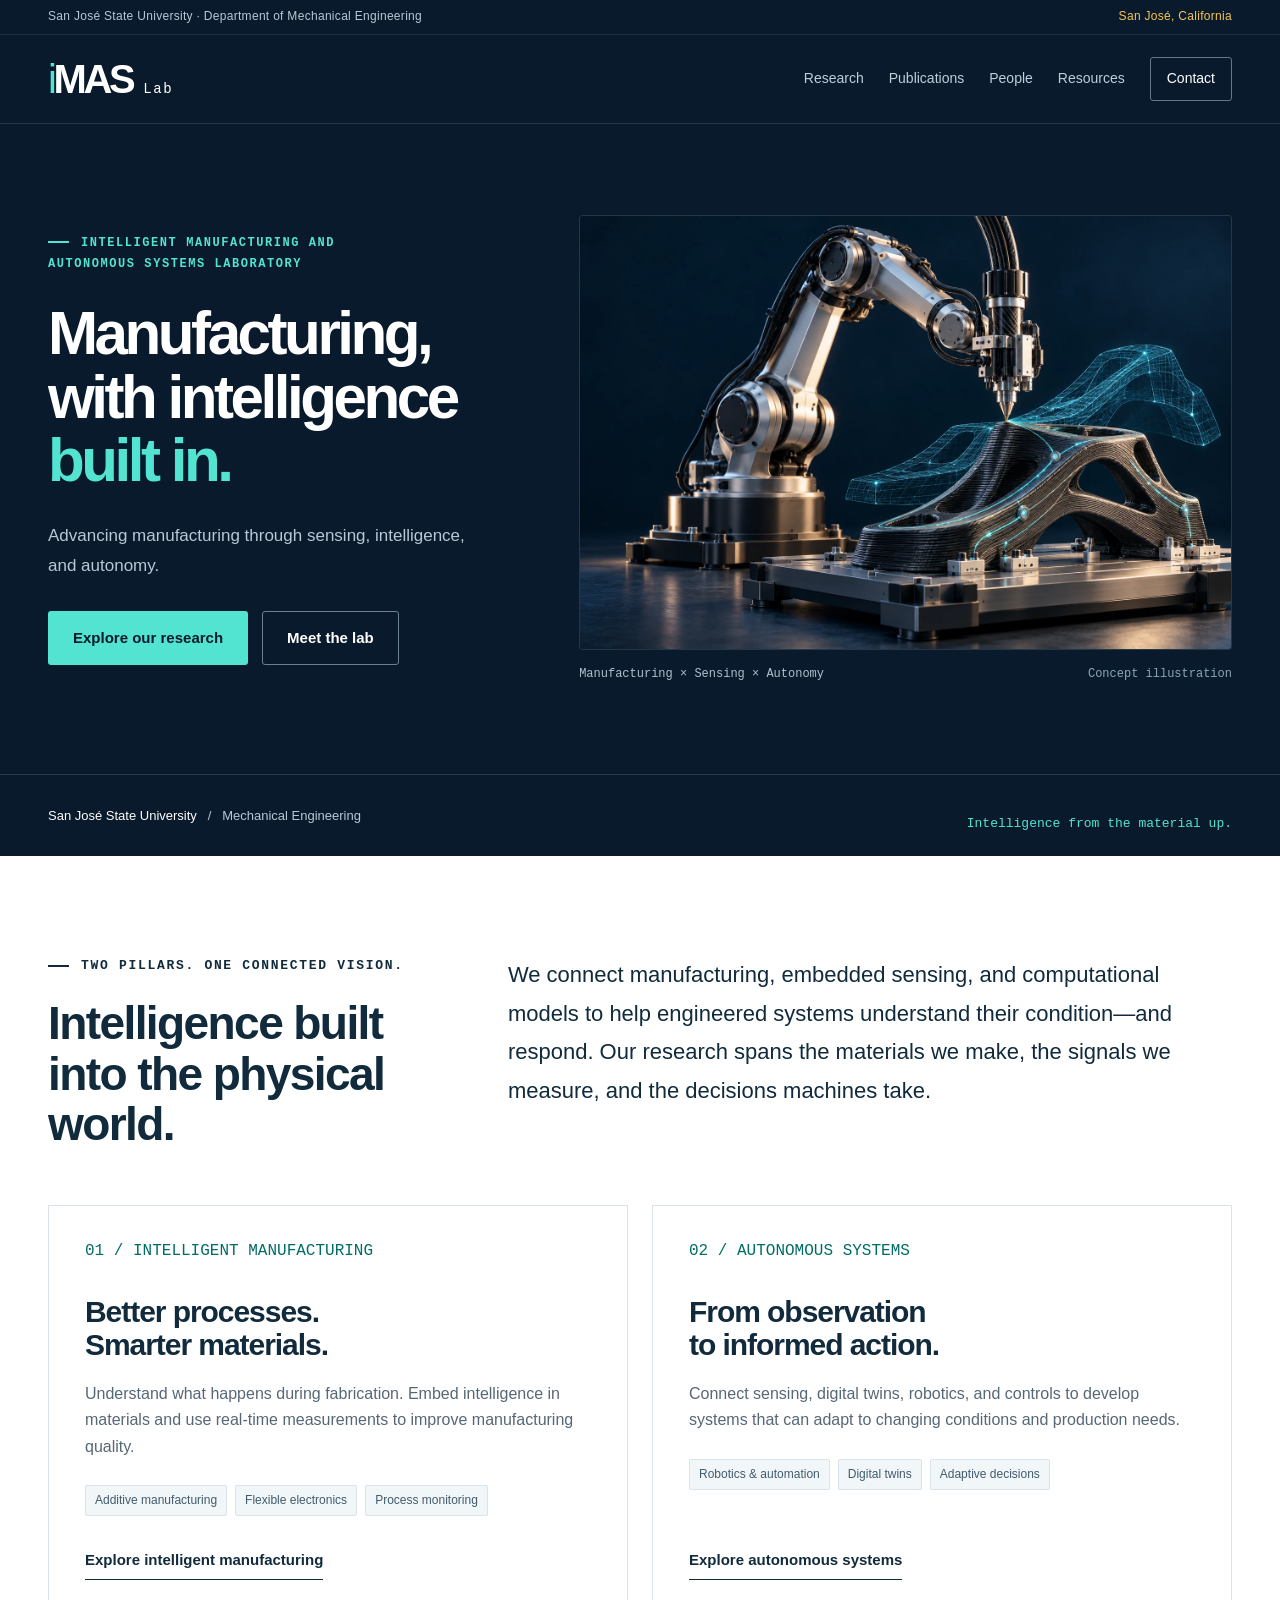
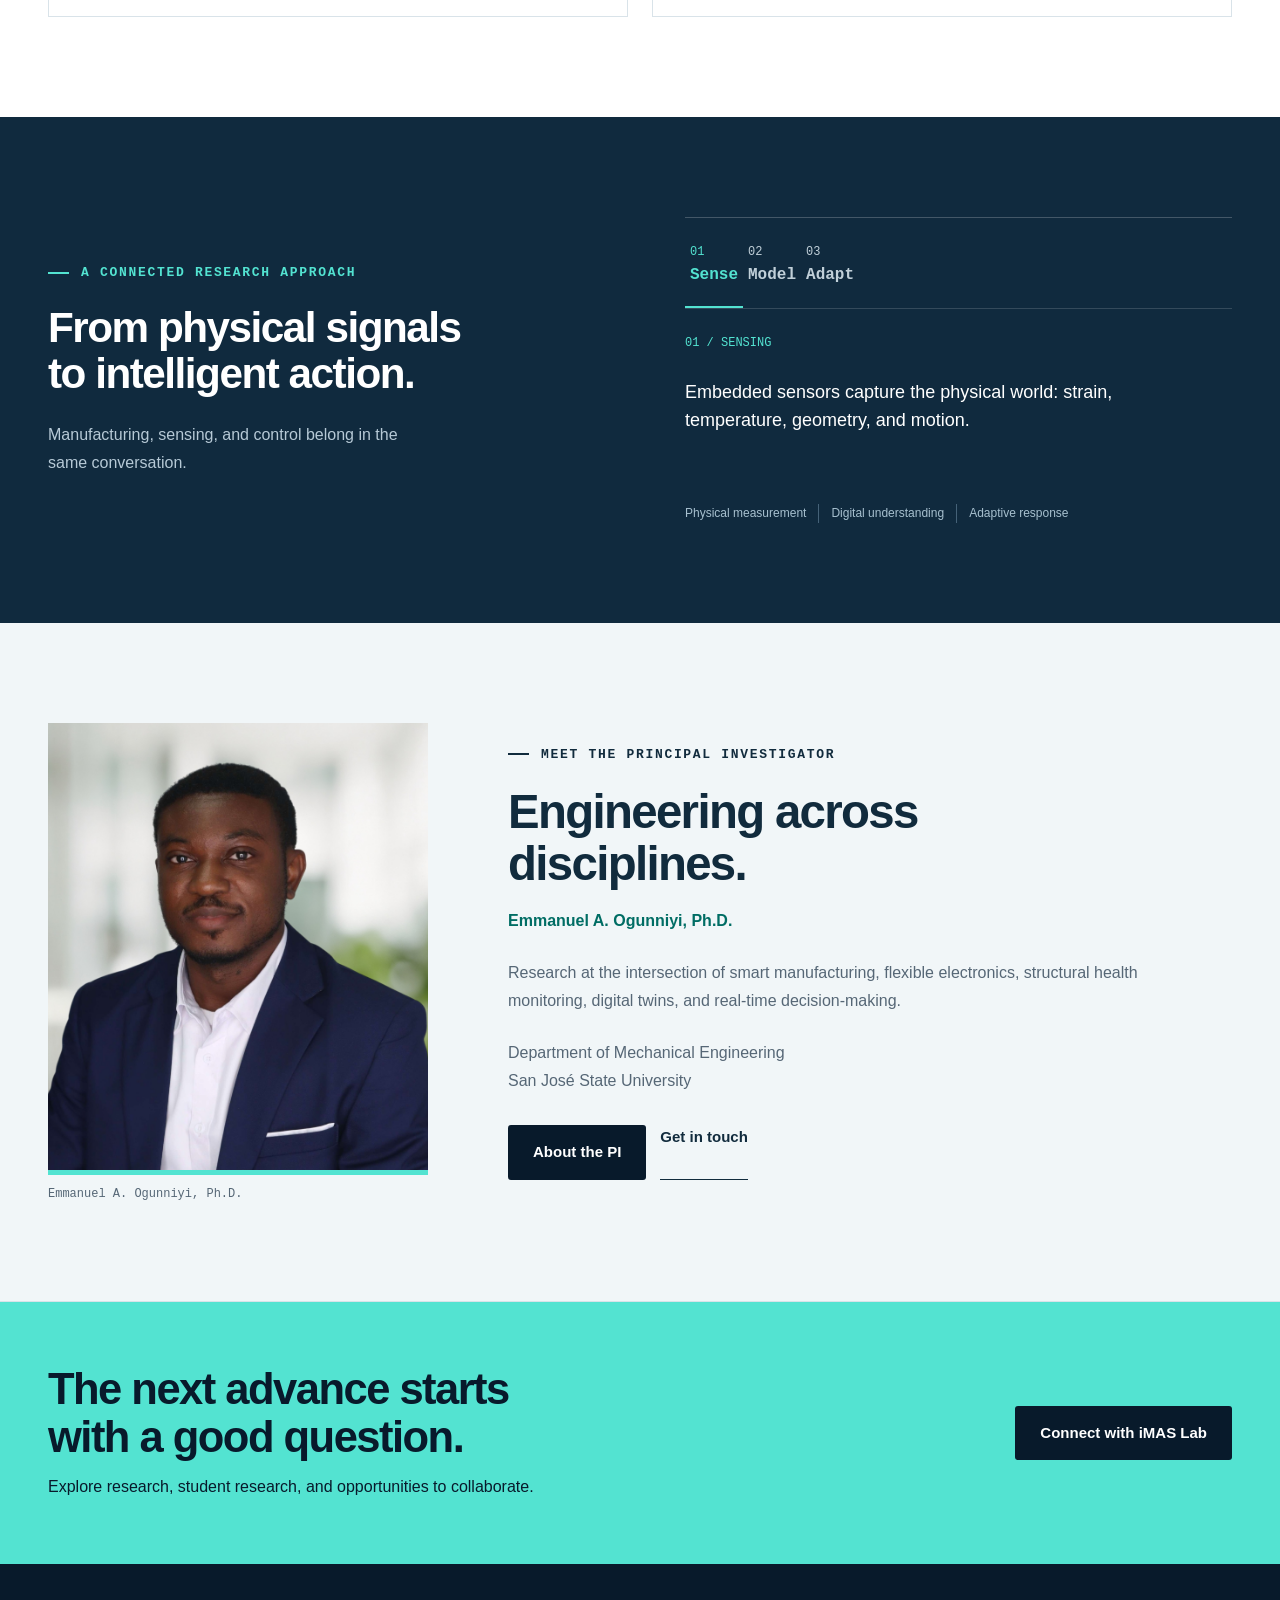
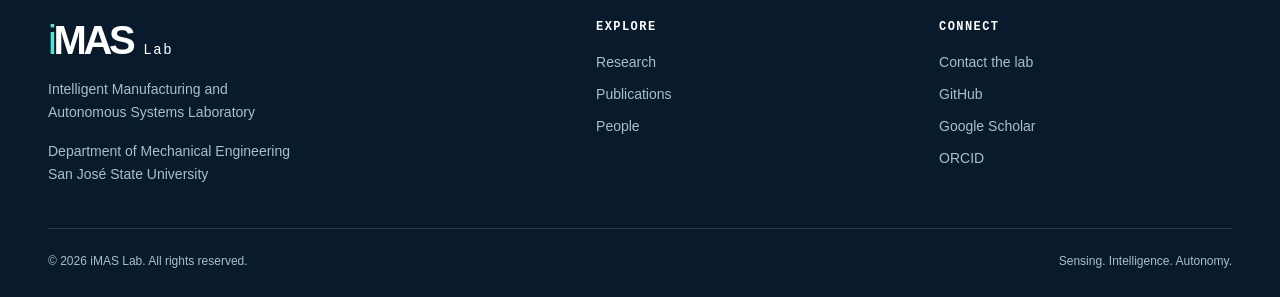
==== index.html @ cbc05109 "Publish iMAS Lab website" ====
<!doctype html>
<html lang="en"><head><meta charset="utf-8"><meta name="viewport" content="width=device-width, initial-scale=1">
<title>Intelligent Manufacturing &amp; Autonomous Systems | iMAS Lab · San José State University</title><meta name="description" content="iMAS Lab at San José State University. Advancing manufacturing through sensing, intelligence, and autonomy.">
<meta name="theme-color" content="#081a2b"><meta property="og:type" content="website"><meta property="og:site_name" content="iMAS Lab"><meta property="og:title" content="Intelligent Manufacturing &amp; Autonomous Systems | iMAS Lab"><meta property="og:description" content="iMAS Lab at San José State University. Advancing manufacturing through sensing, intelligence, and autonomy.">
<link rel="icon" type="image/svg+xml" href="data:image/svg+xml,%3Csvg%20xmlns='http://www.w3.org/2000/svg'%20viewBox='0%200%2064%2064'%3E%3Crect%20width='64'%20height='64'%20rx='12'%20fill='%23081a2b'/%3E%3Cpath%20d='M18%2027h8v23h-8zM35%2018h5v32h-5zM46%2027h5v23h-5z'%20fill='%2353e3d1'/%3E%3Ccircle%20cx='22'%20cy='17'%20r='5'%20fill='%2353e3d1'/%3E%3C/svg%3E"><link rel="stylesheet" href="css/styles.css"><script src="js/main.js" defer></script>
</head><body><a class="skip-link" href="#main-content">Skip to main content</a>
    <div class="masthead"><div class="wrap"><a href="https://www.sjsu.edu/me/">San José State University · Department of Mechanical Engineering</a><span>San José, California</span></div></div>
    <header class="site-header"><div class="wrap header-inner">
      <a class="brand" href="index.html" aria-label="iMAS Lab home"><span class="brand-word"><span class="brand-i">i</span>MAS</span><span class="brand-lab">Lab</span></a>
      <button class="menu-toggle" type="button" aria-controls="main-navigation" aria-expanded="false">Menu</button>
      <nav class="nav" id="main-navigation" aria-label="Main navigation"><a href="research.html" class="nav-link">Research</a><a href="publications.html" class="nav-link">Publications</a><a href="people.html" class="nav-link">People</a><a href="resources.html" class="nav-link">Resources</a><a href="contact.html" class="nav-contact">Contact</a></nav>
    </div></header><main id="main-content"><section class="hero hero-remade dark">
<div class="wrap hero-grid"><div class="hero-copy">
<span class="eyebrow">Intelligent Manufacturing and<br>Autonomous Systems Laboratory</span>
<h1>Manufacturing,<br>with intelligence<br><em>built in.</em></h1>
<p class="lead">Advancing manufacturing through sensing, intelligence, and autonomy.</p>
<div class="button-row"><a class="button cyan" href="research.html">Explore our research</a><a class="button outline" href="people.html">Meet the lab</a></div>
</div><figure class="hero-figure hero-artwork">
<div class="hero-image-shell"><img class="manufacturing-hero" src="assets/images/imas-manufacturing-hero.webp" width="1536" height="1024" fetchpriority="high" alt="Concept illustration of a robotic additive-manufacturing arm, a layered composite part, cyan sensing traces, and a wireframe digital twin."></div>
<figcaption><span>Manufacturing × Sensing × Autonomy</span><span>Concept illustration</span></figcaption>
</figure></div>
<div class="hero-foot"><div class="wrap"><p><strong>San José State University</strong>   /   Mechanical Engineering</p><p class="mono">Intelligence from the material up.</p></div></div>
</section><section class="section"><div class="wrap"><div class="intro-grid"><div><span class="eyebrow">Two pillars. One connected vision.</span><h2>Intelligence built<br>into the physical world.</h2></div><p class="lead">We connect manufacturing, embedded sensing, and computational models to help engineered systems understand their condition—and respond. Our research spans the materials we make, the signals we measure, and the decisions machines take.</p></div>
<div class="pillar-grid"><article class="pillar"><span class="pillar-number">01 / INTELLIGENT MANUFACTURING</span><h3>Better processes.<br>Smarter materials.</h3><p>Understand what happens during fabrication. Embed intelligence in materials and use real-time measurements to improve manufacturing quality.</p><div class="tags"><span class="tag">Additive manufacturing</span><span class="tag">Flexible electronics</span><span class="tag">Process monitoring</span></div><a class="text-link" href="research.html#intelligent-manufacturing">Explore intelligent manufacturing</a></article>
<article class="pillar"><span class="pillar-number">02 / AUTONOMOUS SYSTEMS</span><h3>From observation<br>to informed action.</h3><p>Connect sensing, digital twins, robotics, and controls to develop systems that can adapt to changing conditions and production needs.</p><div class="tags"><span class="tag">Robotics &amp; automation</span><span class="tag">Digital twins</span><span class="tag">Adaptive decisions</span></div><a class="text-link" href="research.html#autonomous-systems">Explore autonomous systems</a></article></div></div></section>

<section class="section workflow-section dark"><div class="wrap workflow-layout"><div><span class="eyebrow">A connected research approach</span><h2>From physical signals<br>to intelligent action.</h2><p class="lead">Manufacturing, sensing, and control belong in the same conversation.</p></div><div class="workflow-explorer"><div class="workflow-control enhanced" role="group" aria-label="Explore the research workflow"><button type="button" data-stage="sense" aria-pressed="true"><span>01</span>Sense</button><button type="button" data-stage="model" aria-pressed="false"><span>02</span>Model</button><button type="button" data-stage="adapt" aria-pressed="false"><span>03</span>Adapt</button></div><p class="workflow-label" id="workflow-label">01 / SENSING</p><p class="workflow-description" id="workflow-description" aria-live="polite">Embedded sensors capture the physical world: strain, temperature, geometry, and motion.</p><div class="workflow-topics"><span>Physical measurement</span><span>Digital understanding</span><span>Adaptive response</span></div></div></div></section><section class="section paper"><div class="wrap pi-grid"><figure><div class="portrait-wrap"><img src="assets/images/emmanuel-ogunniyi.jpg" width="1504" height="1656" loading="lazy" alt="Emmanuel A. Ogunniyi, principal investigator of iMAS Lab"></div><figcaption class="portrait-caption">Emmanuel A. Ogunniyi, Ph.D.</figcaption></figure><div><span class="eyebrow">Meet the principal investigator</span><h2>Engineering across<br>disciplines.</h2><p class="pi-name">Emmanuel A. Ogunniyi, Ph.D.</p><p class="lead">Research at the intersection of smart manufacturing, flexible electronics, structural health monitoring, digital twins, and real-time decision-making.</p><p class="lead">Department of Mechanical Engineering<br>San José State University</p><div class="button-row"><a class="button" href="people.html">About the PI</a><a class="text-link" href="contact.html">Get in touch</a></div></div></div></section></main><section class="cta-band"><div class="wrap"><div><h2>The next advance starts<br>with a good question.</h2><p>Explore research, student research, and opportunities to collaborate.</p></div><a class="button" href="contact.html">Connect with iMAS Lab</a></div></section><footer class="site-footer"><div class="wrap">
    <div class="footer-grid"><div><a class="brand" href="index.html" aria-label="iMAS Lab home"><span class="brand-word"><span class="brand-i">i</span>MAS</span><span class="brand-lab">Lab</span></a>
    <p>Intelligent Manufacturing and<br>Autonomous Systems Laboratory</p><p>Department of Mechanical Engineering<br>San José State University</p></div>
    <div><div class="footer-label">Explore</div><div class="footer-links"><a class="" href="research.html">Research</a><a class="" href="publications.html">Publications</a><a class="" href="people.html">People</a></div></div>
    <div><div class="footer-label">Connect</div><div class="footer-links"><a class="" href="contact.html">Contact the lab</a><a class="" href="https://github.com/emysupa">GitHub</a><a class="" href="https://scholar.google.com/citations?user=9c7QBxEAAAAJ&amp;hl=en&amp;oi=ao">Google Scholar</a><a class="" href="https://orcid.org/0000-0001-5456-5929">ORCID</a></div></div></div>
    <div class="footer-bottom"><span>© <span data-current-year>2026</span> iMAS Lab. All rights reserved.</span><span>Sensing. Intelligence. Autonomy.</span></div></div></footer>
<div class="toast" id="toast" role="status" aria-live="polite" hidden></div></body></html>
---- css/styles.css ----
/* iMAS Lab — navy, signal cyan, and an editorial engineering grid. */
:root{--navy:#081a2b;--navy-soft:#112b40;--ink:#112b3d;--muted:#566776;--cyan:#53e3d1;--cyan-deep:#006d64;--line:#d9e3e9;--paper:#f1f6f8;--white:#fff;--gold:#f7c556;--max:1240px;--font:Arial,Helvetica,sans-serif;--mono:"Courier New",monospace}
*{box-sizing:border-box}html{scroll-behavior:smooth;scroll-padding-top:105px}body{margin:0;color:var(--ink);font-family:var(--font);font-size:1rem;line-height:1.65;background:var(--white)}body.menu-open{overflow:hidden}a{color:inherit;text-underline-offset:5px}button,input,select,textarea{font:inherit}button,a,input,select,summary{touch-action:manipulation}button{cursor:pointer}img,svg{max-width:100%;display:block}img{height:auto}h1,h2,h3,p,figure{margin:0}h1,h2,h3{line-height:1.1;letter-spacing:-.035em}h1{font-size:clamp(2.8rem,5.6vw,5.5rem);font-weight:700}h2{font-size:clamp(2rem,3.6vw,3.5rem)}h3{font-size:1.5rem}p+p{margin-top:1rem}ul{padding-left:1.2rem}button{border:0}::selection{color:var(--navy);background:var(--cyan)}:focus-visible{outline:3px solid #087eaf;outline-offset:5px}.dark :focus-visible,.site-header :focus-visible{outline-color:var(--cyan)}[hidden]{display:none!important}.wrap{max-width:var(--max);width:calc(100% - 96px);margin-inline:auto}.section{padding-block:100px}.dark{color:white;background:var(--navy)}.paper{background:var(--paper)}.eyebrow{font:700 .8125rem/1.5 var(--mono);text-transform:uppercase;letter-spacing:.13em;display:block;margin-bottom:22px}.eyebrow::before{content:"";display:inline-block;width:21px;height:2px;background:currentColor;vertical-align:middle;margin-right:12px}.dark .eyebrow{color:var(--cyan)}.lead{font-size:1.1875rem;line-height:1.75;color:var(--muted);max-width:680px}.dark .lead{color:#b6c9d6}.small{font-size:.875rem}.muted{color:var(--muted)}.section-heading{display:flex;align-items:flex-end;justify-content:space-between;gap:32px;margin-bottom:45px}.section-heading h2{max-width:680px}.section-heading .text-link{flex-shrink:0}.text-link{font-size:.9375rem;font-weight:700;text-decoration:none;border-bottom:1px solid currentColor;padding-bottom:6px;display:inline-block}.text-link:hover{color:var(--cyan-deep)}.dark .text-link:hover{color:var(--cyan)}.button{display:inline-flex;align-items:center;justify-content:center;text-decoration:none;padding:14px 24px;min-height:50px;border:1px solid transparent;background:var(--navy);color:white;font-size:.9375rem;font-weight:700;border-radius:3px;transition:background .18s,color .18s}.button:hover{background:#214459}.button.cyan{background:var(--cyan);color:var(--navy)}.button.cyan:hover{background:#8df1e4}.button.outline{border-color:#698091;background:transparent;color:white}.button.outline:hover{background:#153548}.button.light{background:var(--white);color:var(--ink)}.button-row{display:flex;flex-wrap:wrap;gap:14px;margin-top:30px}.sr-only{position:absolute;width:1px;height:1px;padding:0;overflow:hidden;clip:rect(0,0,0,0);white-space:nowrap;border:0}.skip-link{position:fixed;left:16px;top:12px;z-index:100;background:var(--cyan);padding:10px 18px;color:var(--navy);transform:translateY(-170%)}.skip-link:focus{transform:translateY(0)}
/* Shared navigation */
.masthead{background:var(--navy);color:#b6c9d6;border-bottom:1px solid #ffffff16;font-size:.75rem;letter-spacing:.025em}.masthead .wrap{display:flex;justify-content:space-between;align-items:center;min-height:34px;gap:15px}.masthead a{text-decoration:none}.masthead a:hover{color:white}.masthead span:last-child{color:var(--gold)}.site-header{position:sticky;top:0;z-index:30;background:var(--navy);color:white;border-bottom:1px solid #ffffff20}.header-inner{display:flex;align-items:center;justify-content:space-between;min-height:88px;gap:32px}.brand{text-decoration:none;display:inline-flex;align-items:baseline;white-space:nowrap;line-height:1}.brand-word{font-size:2.5rem;font-weight:800;letter-spacing:-.085em}.brand-i{color:var(--cyan);font-weight:400}.brand-lab{font:400 .875rem var(--mono);letter-spacing:.12em;margin-left:11px}.nav{display:flex;gap:25px;align-items:center}.nav a{text-decoration:none;font-size:.875rem;color:#bcd0dc;position:relative;padding-block:18px}.nav a:hover,.nav a[aria-current="page"]{color:white}.nav a[aria-current="page"]::after{content:"";position:absolute;bottom:8px;height:2px;left:0;right:0;background:var(--cyan)}.nav .nav-contact{border:1px solid #647887;padding:9px 16px;color:white;border-radius:3px}.nav .nav-contact[aria-current="page"]::after{display:none}.nav .nav-contact[aria-current="page"]{border-color:var(--cyan);color:var(--cyan)}.menu-toggle{display:none;background:transparent;color:white;padding:10px 12px;border:1px solid #607a8a;border-radius:3px;font-size:.875rem}
/* Homepage */
.hero{overflow:hidden;position:relative;background:var(--navy)}.hero-grid{display:grid;grid-template-columns:1.1fr 1fr;gap:42px;align-items:center;padding-top:74px;padding-bottom:68px;min-height:660px}.hero-copy{position:relative;z-index:2}.hero .eyebrow{font-size:.75rem;line-height:1.8;max-width:460px;margin-bottom:26px}.hero h1{font-size:clamp(3.5rem,5.8vw,5.8rem);line-height:1.01;letter-spacing:-.065em;max-width:680px}.hero h1 em{font-style:normal;color:var(--cyan)}.hero .lead{margin-top:28px;font-size:1.0625rem;max-width:440px}.hero-figure{position:relative;min-width:0}.mesh-frame{background:radial-gradient(ellipse at 50% 50%,#19425766 0%,transparent 67%);position:relative;border:1px solid #ffffff26;border-radius:3px;overflow:hidden}.figure-head{display:flex;justify-content:space-between;padding:18px 20px;font:400 .75rem/1.4 var(--mono);text-transform:uppercase;letter-spacing:.08em;color:#b0c7d4}.figure-head span:last-child{color:var(--cyan)}.mesh-frame>svg{width:100%;height:auto}.mesh-caption{display:flex;justify-content:space-between;align-items:center;gap:20px;padding:0 20px 18px;color:#9bb3c2;font:400 .75rem/1.5 var(--mono)}.mesh-legend{display:flex;align-items:center;gap:7px}.mesh-legend::before{content:"";display:inline-block;width:30px;height:2px;background:linear-gradient(90deg,#4568ff,var(--cyan))}.workflow-control{margin-top:18px;display:grid;grid-template-columns:repeat(3,1fr);border-bottom:1px solid #ffffff26}.workflow-control button{background:transparent;color:#9bb3c2;text-align:left;padding:14px 7px;border-bottom:2px solid transparent;font:700 .875rem var(--mono)}.workflow-control button span{font-size:.75rem;display:block;margin-bottom:7px;font-weight:400}.workflow-control button[aria-pressed="true"]{color:var(--cyan);border-bottom-color:var(--cyan)}.workflow-control button:hover{color:white}.workflow-description{padding:18px 0 0;font-size:.875rem;color:#b6c9d6;min-height:72px;max-width:460px}.hero-figure figcaption{margin-top:14px;font-size:.75rem;color:#8aa6b7}.hero-foot{border-top:1px solid #ffffff20;padding-block:22px;color:#b6c9d6}.hero-foot .wrap{display:flex;justify-content:space-between;align-items:center;gap:24px;font-size:.8125rem}.hero-foot strong{font-weight:400;color:white}.hero-foot .mono{font-family:var(--mono);color:var(--cyan)}.intro-grid{display:grid;grid-template-columns:.7fr 1.3fr;gap:70px;align-items:start}.intro-grid h2{max-width:460px}.intro-grid .lead{font-size:1.375rem;color:var(--ink)}.pillar-grid{display:grid;grid-template-columns:1fr 1fr;gap:24px;margin-top:55px}.pillar{border:1px solid var(--line);padding:36px;position:relative;display:flex;flex-direction:column;background:white}.pillar-number{font:400 1rem var(--mono);color:var(--cyan-deep);margin-bottom:35px}.pillar h3{font-size:1.875rem;margin-bottom:20px;max-width:360px}.pillar p{color:var(--muted);margin-bottom:25px}.pillar .tags{margin-bottom:32px}.pillar .text-link{align-self:flex-start;margin-top:auto}.tags{display:flex;gap:8px;flex-wrap:wrap}.tag{font-size:.75rem;line-height:1.4;padding:6px 9px;background:var(--paper);border:1px solid var(--line);border-radius:2px;color:#425b6d}.feature-project{display:grid;grid-template-columns:.82fr 1.18fr;gap:80px;align-items:center}.project-symbol{border:1px solid #ffffff26;padding:34px;position:relative}.project-symbol .award-amount{font-size:clamp(3rem,6vw,5.25rem);letter-spacing:-.06em;font-weight:700;line-height:1.15;color:var(--cyan);margin:18px 0}.project-symbol .award-caption{font-size:.875rem;color:#b6c9d6;max-width:340px}.project-symbol .award-line{margin-top:34px;padding-top:18px;border-top:1px solid #ffffff26;display:flex;justify-content:space-between;gap:20px;font:.75rem var(--mono);color:#a8c0cf}.feature-project h2{font-size:clamp(2rem,3.5vw,3.15rem)}.feature-project .lead{font-size:1rem;margin-top:22px}.feature-project .text-link{margin-top:30px}.featured-publications{border-top:1px solid var(--line)}.featured-paper{display:grid;grid-template-columns:95px 1fr 170px;gap:26px;border-bottom:1px solid var(--line);padding-block:30px;text-decoration:none;align-items:start}.featured-paper:hover h3{color:var(--cyan-deep)}.featured-paper .year{font-family:var(--mono);color:var(--muted)}.featured-paper h3{font-size:1.35rem;line-height:1.35;letter-spacing:-.02em;max-width:800px}.featured-paper .venue{font-size:.875rem;color:var(--muted);text-align:right}.pi-grid{display:grid;grid-template-columns:380px 1fr;gap:80px;align-items:center}.portrait-wrap{background:#dce7ea;position:relative;max-width:430px}.portrait-wrap img{width:100%;aspect-ratio:4/4.7;object-fit:cover;object-position:center 28%}.portrait-wrap::after{content:"";display:block;height:5px;background:var(--cyan)}.portrait-caption{font:400 .75rem var(--mono);margin-top:12px;color:var(--muted)}.pi-grid .lead{font-size:1rem;margin-top:24px}.pi-grid h2{font-size:clamp(2rem,3.7vw,3.5rem)}.pi-name{margin-top:18px;color:var(--cyan-deep);font-weight:700}.cta-band{border-top:1px solid var(--line);background:var(--cyan);color:var(--navy);padding-block:64px}.cta-band .wrap{display:flex;align-items:center;justify-content:space-between;gap:45px}.cta-band h2{font-size:clamp(2rem,3.4vw,3rem);max-width:740px}.cta-band p{margin-top:12px;max-width:650px}.cta-band .button{flex-shrink:0}.site-footer{padding-top:56px;padding-bottom:25px;background:var(--navy);color:#a8bfce}.footer-grid{display:grid;grid-template-columns:1.7fr 1fr 1fr;gap:50px;padding-bottom:42px}.footer-grid .brand{color:white;margin-bottom:18px}.footer-grid p{font-size:.875rem;max-width:340px}.footer-label{font:700 .75rem var(--mono);text-transform:uppercase;letter-spacing:.12em;color:white;margin-bottom:17px}.footer-links{display:grid;gap:9px;font-size:.875rem}.footer-links a{text-decoration:none;width:fit-content}.footer-links a:hover{color:var(--cyan)}.footer-bottom{border-top:1px solid #ffffff20;padding-top:23px;display:flex;justify-content:space-between;gap:20px;font-size:.75rem}
/* Interior pages */
.page-intro{padding-top:66px;padding-bottom:66px}.page-intro h1{max-width:960px}.page-intro .lead{margin-top:24px;max-width:780px}.page-intro .title-row{display:flex;align-items:flex-end;justify-content:space-between;gap:35px}.page-intro .big-count{font:400 4rem var(--mono);color:var(--cyan);line-height:1}.breadcrumb{font-size:.8125rem;color:#9bb3c2;margin-bottom:24px}.breadcrumb a{text-decoration:none}.breadcrumb span{margin-inline:12px}.pillars-overview{display:grid;grid-template-columns:1fr 1fr;border-block:1px solid var(--line)}.pillar-summary{padding:40px}.pillar-summary:first-child{border-right:1px solid var(--line)}.pillar-summary .eyebrow{color:var(--cyan-deep);margin-bottom:16px}.pillar-summary h2{font-size:2rem;margin-bottom:18px}.research-nav{display:flex;flex-wrap:wrap;gap:12px;padding-block:30px}.research-nav a{font-size:.875rem;background:var(--paper);padding:10px 14px;text-decoration:none;border:1px solid var(--line)}.research-nav a:hover{border-color:var(--cyan-deep);color:var(--cyan-deep)}.research-row{display:grid;grid-template-columns:90px .85fr 1.15fr;gap:40px;padding-block:54px;border-top:1px solid var(--line);scroll-margin-top:110px}.research-index{font:400 1.125rem var(--mono);color:var(--cyan-deep)}.research-row h2{font-size:2rem}.research-row .theme{margin-top:16px;color:var(--muted);font-size:.875rem}.research-body>p{color:var(--muted)}.research-body ul{margin-block:20px;color:var(--ink)}.research-body li+li{margin-top:7px}.research-body .related{display:flex;flex-wrap:wrap;gap:12px;margin-top:20px}.research-body .related a{font-size:.875rem;color:var(--cyan-deep)}.capabilities{display:grid;grid-template-columns:1fr 1fr;gap:65px;margin-top:35px}.capabilities h3{margin-bottom:16px}.capabilities ul{color:var(--muted)}.capabilities li+li{margin-top:8px}.research-section{padding-top:0}
/* Publication explorer */
.js .workflow-control{display:grid}
.enhanced{display:none}.js .enhanced{display:block}.js .filter-buttons{display:flex}.publication-tools{padding:32px;background:var(--paper);border:1px solid var(--line);margin-bottom:30px}.search-row{display:grid;grid-template-columns:1fr 170px;gap:22px}.field label{font-size:.875rem;font-weight:700;display:block;margin-bottom:8px}.field input,.field select{padding:13px 15px;width:100%;border:1px solid #a6bbc8;background:white;color:var(--ink);border-radius:2px;min-height:50px}.field input::placeholder{color:#637581}.filter-buttons{gap:8px;flex-wrap:wrap;margin-top:22px}.filter-buttons button{border:1px solid #b6c9d3;background:white;color:var(--ink);padding:8px 15px;border-radius:2px;min-height:42px;font-size:.875rem}.filter-buttons button[aria-pressed="true"]{background:var(--navy);border-color:var(--navy);color:white}.filter-buttons button:hover{border-color:var(--navy)}.results-bar{display:flex;justify-content:space-between;gap:25px;align-items:center;font-size:.875rem;margin-bottom:20px}.clear-button{padding:7px 0;background:none;border-bottom:1px solid var(--ink);color:var(--ink)}.publication-list{border-top:1px solid var(--line)}.publication{padding:32px 0;border-bottom:1px solid var(--line);display:grid;grid-template-columns:110px 1fr;gap:30px;scroll-margin-top:115px}.publication:target{background:#eefaf8;box-shadow:0 0 0 16px #eefaf8}.publication-meta{font-size:.8125rem;color:var(--muted)}.publication-meta .year{font:400 1.25rem var(--mono);display:block;margin-bottom:8px;color:var(--ink)}.publication-title{font-size:1.375rem;line-height:1.35;letter-spacing:-.02em;max-width:960px}.publication-authors{color:var(--muted);font-size:.9375rem;margin-top:12px;max-width:960px}.publication-venue{font-size:.9375rem;margin-top:8px!important}.publication-links{display:flex;gap:24px;align-items:center;flex-wrap:wrap;margin-top:18px}.publication-links a,.copy-citation{font-size:.875rem;color:var(--cyan-deep);text-decoration:none;font-weight:700}.copy-citation{background:none;padding:0;min-height:30px}.publication-links a:hover,.copy-citation:hover{text-decoration:underline}.empty-state{padding:70px 30px;text-align:center;background:var(--paper)}.empty-state h2{font-size:1.8rem;margin-bottom:14px}.toast{position:fixed;bottom:24px;left:50%;transform:translateX(-50%);background:var(--navy);color:white;padding:13px 24px;border:1px solid var(--cyan);border-radius:4px;z-index:99;font-size:.875rem;max-width:90vw;width:max-content}.citation-dialog{max-width:680px;width:calc(100% - 40px);padding:30px;border:1px solid var(--line);border-radius:4px;color:var(--ink)}.citation-dialog::backdrop{background:#001524aa}.citation-dialog textarea{display:block;width:100%;height:200px;margin-block:20px;padding:12px;border:1px solid #809baa;font-size:1rem;line-height:1.5}.citation-dialog .button{margin-top:10px}
/* Project archive */
.archive-note{max-width:860px;color:var(--muted);font-size:.9375rem;margin-bottom:36px}.project-group-title{font-size:2rem;margin-bottom:30px}.project-list{border-top:1px solid var(--line)}.project-card{display:grid;grid-template-columns:1fr 210px;gap:45px;padding-block:32px;border-bottom:1px solid var(--line);scroll-margin-top:110px}.project-card h3{font-size:1.375rem;line-height:1.35;letter-spacing:-.02em;max-width:820px}.project-meta{display:flex;flex-wrap:wrap;gap:14px;align-items:center;font-size:.8125rem;color:var(--muted);margin-bottom:15px}.badge{font:400 .75rem var(--mono);display:inline-block;padding:4px 8px;background:#e3f4ef;color:#146b5f;border:1px solid #c2dfd5}.badge.proposal{background:#fff5df;color:#785614;border-color:#e9d8b3}.project-sponsor{font-size:.9375rem;color:var(--muted);margin-top:15px}.project-facts{margin:0;display:flex;flex-direction:column;gap:15px;border-left:1px solid var(--line);padding-left:28px}.project-facts dt{font-size:.75rem;color:var(--muted)}.project-facts dd{margin:2px 0 0;font-size:1.125rem;font-family:var(--mono)}.project-proposals{margin-top:65px}
/* People, resources, contact */
.profile-main{display:grid;grid-template-columns:350px 1fr;gap:75px;align-items:start}.profile-main h2{font-size:2.8rem;margin-bottom:14px}.profile-main .role{color:var(--cyan-deep);font-weight:700;margin-bottom:22px}.profile-main .profile-links{display:flex;flex-wrap:wrap;gap:22px;margin-top:28px}.profile-main p{max-width:700px}.profile-main h3{margin-top:35px;margin-bottom:14px}.degrees{padding:0;list-style:none}.degrees li{padding:14px 0;border-bottom:1px solid var(--line)}.degrees span{font-size:.875rem;color:var(--muted);display:block}.resource-grid{display:grid;grid-template-columns:repeat(3,1fr);gap:24px}.resource-card{padding:30px;border:1px solid var(--line);display:flex;flex-direction:column}.resource-card .resource-number{font:400 .875rem var(--mono);color:var(--cyan-deep);margin-bottom:35px}.resource-card h2{font-size:1.625rem;margin-bottom:18px}.resource-card p{color:var(--muted);font-size:.9375rem;margin-bottom:30px}.resource-card .text-link{margin-top:auto;align-self:flex-start}.download-row{display:flex;justify-content:space-between;gap:40px;align-items:center;border-bottom:1px solid var(--line);padding-block:30px}.download-row:first-of-type{border-top:1px solid var(--line)}.download-row h3{font-size:1.25rem;margin-bottom:8px}.download-row p{color:var(--muted);font-size:.9375rem}.download-row .text-link{flex-shrink:0}.contact-grid{display:grid;grid-template-columns:1.2fr .8fr;gap:90px}.contact-grid h2{font-size:2.25rem;margin-bottom:24px}.contact-grid .contact-email{font-size:clamp(1.25rem,2.1vw,1.9rem);color:var(--cyan-deep);overflow-wrap:anywhere}.contact-grid address{font-style:normal;line-height:1.9;color:var(--muted)}.contact-aside{padding:35px;background:var(--paper);border-top:3px solid var(--cyan-deep)}.contact-aside h3{margin-bottom:18px}.contact-aside p{font-size:.9375rem;color:var(--muted)}.contact-block+.contact-block{margin-top:50px}.inquiry-grid{display:grid;grid-template-columns:1fr 1fr;gap:65px}.inquiry-grid h3{margin-bottom:16px}.inquiry-grid p{color:var(--muted)}.not-found{min-height:65vh;display:flex;align-items:center;padding-block:80px}.not-found .error-code{font:400 1.25rem var(--mono);color:var(--cyan);margin-bottom:25px}.not-found h1{max-width:850px}.not-found .lead{margin-top:25px}
@media(min-width:1600px){:root{--max:1320px}.hero-grid{min-height:735px}.hero h1{font-size:6.25rem}}
@media(max-width:1080px){.wrap{width:calc(100% - 64px)}.nav{gap:16px}.header-inner{gap:22px}.nav a{font-size:.8125rem}.hero-grid{gap:25px;min-height:600px}.hero h1{font-size:clamp(3.2rem,6vw,5rem)}.figure-head{padding:15px}.hero .eyebrow{font-size:.75rem}.feature-project{gap:45px}.pi-grid{grid-template-columns:310px 1fr;gap:50px}.research-row{grid-template-columns:45px .9fr 1.1fr;gap:25px}.profile-main{grid-template-columns:300px 1fr;gap:45px}}
@media(max-width:850px){.wrap{width:calc(100% - 44px)}.section{padding-block:70px}.masthead .wrap{font-size:.75rem}.masthead span:last-child{display:none}.header-inner{min-height:77px}.js .menu-toggle{display:block}.js .nav{display:none;position:absolute;top:77px;left:0;right:0;max-height:calc(100dvh - 77px);overflow:auto;padding:18px 22px 28px;background:var(--navy);border-bottom:1px solid #647887;flex-direction:column;align-items:stretch;gap:3px}.js .nav.is-open{display:flex}.nav a{font-size:1rem;padding:13px 4px}.nav .nav-contact{margin-top:10px;text-align:center}.nav a[aria-current="page"]::after{bottom:6px;right:auto;width:25px}.nav{flex-wrap:wrap;gap:12px}.header-inner{flex-wrap:wrap;padding-block:12px}.js .header-inner{flex-wrap:nowrap;padding-block:0}.hero-grid{grid-template-columns:1fr;gap:45px;padding-block:55px;min-height:0}.hero h1{font-size:clamp(3.5rem,9.6vw,5.8rem);max-width:720px}.hero h1 br:first-of-type{display:none}.hero .lead{max-width:500px}.hero-figure{max-width:630px;width:100%}.mesh-frame>svg{max-height:370px}.hero-foot .wrap{flex-wrap:wrap;gap:10px}.intro-grid{grid-template-columns:1fr;gap:30px}.intro-grid h2{max-width:650px}.intro-grid .lead{font-size:1.1875rem}.pillar{padding:28px}.pillar h3{font-size:1.6rem}.feature-project{grid-template-columns:1fr 1.2fr;gap:35px}.project-symbol{padding:25px}.project-symbol .award-amount{font-size:3rem}.feature-project h2{font-size:2.25rem}.featured-paper{grid-template-columns:65px 1fr;gap:20px}.featured-paper .venue{grid-column:2;text-align:left;margin-top:-10px}.pi-grid{grid-template-columns:270px 1fr;gap:35px}.cta-band .wrap{align-items:flex-start;flex-direction:column;gap:26px}.footer-grid{grid-template-columns:1.4fr 1fr;gap:35px}.footer-grid>div:last-child{grid-column:2}.research-row{grid-template-columns:45px 1fr;gap:25px}.research-body{grid-column:2}.research-row h2{font-size:2rem}.pillar-summary{padding:28px}.pillar-summary h2{font-size:1.75rem}.profile-main{grid-template-columns:260px 1fr;gap:35px}.profile-main h2{font-size:2.25rem}.resource-grid{grid-template-columns:1fr}.resource-card{display:grid;grid-template-columns:60px 1fr;column-gap:20px}.resource-card .resource-number{grid-row:1/4;margin-top:5px}.resource-card .text-link{justify-self:start}.resource-card p{margin-bottom:20px}.contact-grid{gap:40px}.contact-aside{padding:25px}.page-intro h1{font-size:3.8rem}.contact-grid h2{font-size:2rem}}
@media(max-width:600px){.wrap{width:calc(100% - 36px)}.brand-word{font-size:2.2rem}.brand-lab{font-size:.75rem}.masthead .wrap{min-height:30px}.hero-grid{padding-top:38px;gap:34px}.hero h1{font-size:clamp(2.9rem,12vw,4.2rem);letter-spacing:-.055em}.hero h1 br:first-of-type{display:block}.hero .eyebrow{font-size:.75rem;max-width:340px;margin-bottom:25px}.hero .lead{font-size:1rem;margin-top:25px}.button{padding:13px 20px}.hero .button-row{gap:10px}.mesh-frame>svg{max-height:none}.figure-head{font-size:.75rem}.mesh-caption{font-size:.75rem;padding:0 14px 14px}.workflow-description{min-height:75px}.hero-foot .wrap{display:block}.hero-foot p+p{margin-top:6px}.section{padding-block:58px}.section-heading{align-items:flex-start;flex-direction:column;gap:20px;margin-bottom:32px}.eyebrow{margin-bottom:18px}.pillar-grid{grid-template-columns:1fr;margin-top:35px;gap:18px}.pillar-number{margin-bottom:25px}.pillar h3{font-size:1.8rem}.feature-project{grid-template-columns:1fr;gap:35px}.project-symbol .award-amount{font-size:3.5rem}.feature-project h2{font-size:2rem}.featured-paper{grid-template-columns:45px 1fr;gap:17px;padding-block:25px}.featured-paper h3{font-size:1.1875rem}.pi-grid{grid-template-columns:1fr;gap:34px}.portrait-wrap{max-width:320px}.pi-grid h2{font-size:2.5rem}.cta-band{padding-block:45px}.cta-band h2{font-size:2rem}.footer-grid{grid-template-columns:1fr 1fr;gap:35px 24px}.footer-grid>div:first-child{grid-column:1/-1}.footer-grid>div:last-child{grid-column:auto}.footer-bottom{flex-direction:column;gap:10px}.page-intro{padding-block:44px}.page-intro h1{font-size:clamp(2.5rem,11vw,3.5rem)}.page-intro .lead{font-size:1rem}.page-intro .big-count{display:none}.pillars-overview{grid-template-columns:1fr}.pillar-summary{padding:28px 0}.pillar-summary:first-child{border-right:none;border-bottom:1px solid var(--line)}.research-nav{gap:8px;padding-block:25px}.research-nav a{padding:8px 10px;font-size:.8125rem}.research-row{grid-template-columns:28px 1fr;gap:18px;padding-block:36px}.research-row h2{font-size:1.75rem}.research-index{font-size:.875rem}.research-body{grid-column:1/-1}.research-section{padding-top:0}.capabilities{grid-template-columns:1fr;gap:30px}.search-row{grid-template-columns:1fr;gap:18px}.publication-tools{padding:20px}.filter-buttons{gap:6px}.filter-buttons button{padding:7px 10px;font-size:.8125rem}.results-bar{gap:18px}.publication{grid-template-columns:1fr;gap:13px;padding-block:27px}.publication-meta{display:flex;align-items:center;gap:14px}.publication-meta .year{display:inline;font-size:.9375rem;margin-bottom:0}.publication-title{font-size:1.25rem}.publication:target{box-shadow:none;padding-inline:12px}.project-card{grid-template-columns:1fr;gap:22px}.project-facts{flex-direction:row;padding:18px 0 0;border-left:0;border-top:1px solid var(--line);gap:50px}.project-card h3{font-size:1.25rem}.profile-main{grid-template-columns:1fr;gap:35px}.profile-main h2{font-size:2.3rem}.resource-card{grid-template-columns:35px 1fr;padding:25px 20px;column-gap:15px}.download-row{align-items:flex-start;flex-direction:column;gap:18px}.contact-grid,.inquiry-grid{grid-template-columns:1fr;gap:40px}.contact-grid .contact-email{font-size:1.25rem}.not-found h1{font-size:3rem}}
@media(prefers-reduced-motion:reduce){html{scroll-behavior:auto}*,*::before,*::after{animation:none!important;transition:none!important}}
@media print{.masthead,.site-header,.site-footer,.cta-band,.button-row,.publication-tools,.results-bar,.copy-citation,.workflow-control,.toast{display:none!important}.wrap{width:100%;max-width:none}.dark{background:white;color:black}.dark .lead,.dark .eyebrow{color:#444}.section,.page-intro{padding-block:24px}.publication,.project-card{break-inside:avoid}a{color:black}.hero-grid{display:block}.hero-figure{display:none}}

/* Manufacturing-led redesign */
.hero-remade .hero-grid{grid-template-columns:.95fr 1.25fr;gap:35px;min-height:650px;padding-block:70px}
.hero-remade h1{font-size:clamp(3rem,4.7vw,4.7rem);letter-spacing:-.058em;line-height:1.06}
.hero-artwork{width:100%;align-self:center}
.hero-image-shell{border:1px solid #ffffff20;overflow:hidden;border-radius:4px;background:#061a29}
.hero-artwork .manufacturing-hero{width:100%;height:auto;aspect-ratio:3/2;object-fit:contain}
.hero-artwork figcaption{display:flex;align-items:center;justify-content:space-between;gap:18px;font:400 .75rem/1.5 var(--mono);color:#aec1cd;margin-top:15px}
.hero-artwork figcaption span:last-child{color:#8ca7b8;text-align:right}
.workflow-section{background:#102a3e}
.workflow-layout{display:grid;grid-template-columns:1fr 1fr;gap:90px;align-items:center}
.workflow-layout h2{font-size:clamp(2rem,3.3vw,3rem)}
.workflow-layout .lead{font-size:1rem;margin-top:23px;max-width:390px}
.workflow-explorer{--stage-color:var(--cyan);border-top:1px solid #ffffff36;padding-top:5px}
.workflow-explorer .workflow-control{margin-top:0}
.workflow-explorer .workflow-control button{padding:22px 5px;color:#c1d0d9;font-size:1rem}
.workflow-explorer .workflow-control button[aria-pressed="true"]{color:var(--stage-color);border-color:var(--stage-color)}
.workflow-label{font:400 .75rem var(--mono);color:var(--stage-color);margin-top:27px}
.workflow-explorer .workflow-description{font-size:1.125rem;line-height:1.6;padding-top:12px;min-height:116px;color:white}
.workflow-topics{display:flex;gap:12px;flex-wrap:wrap;color:#a7c0cf;font-size:.75rem;margin-top:22px}
.workflow-topics span{padding-right:12px;border-right:1px solid #456278}
.workflow-topics span:last-child{border:0}
.publication-list{border-top:0;display:grid;gap:24px}
.publication{display:grid;grid-template-columns:260px minmax(0,1fr);align-items:start;gap:32px;border:1px solid var(--line);padding:27px;background:white;border-radius:4px}
.publication--text{grid-template-columns:minmax(0,1fr)}
.publication:target{background:#effaf7;box-shadow:0 0 0 3px #2da798}
.publication-figure{min-width:0}
.figure-open{display:block;position:relative;border:1px solid var(--line);border-radius:3px;text-decoration:none;overflow:hidden;background:#f7f9fb}
.figure-open img{width:100%;height:190px;object-fit:contain;padding:9px;background:white}
.figure-open:hover{border-color:var(--cyan-deep)}
.figure-open-label{display:block;font:400 .75rem var(--mono);padding:9px 12px;background:var(--paper);border-top:1px solid var(--line);color:var(--cyan-deep)}
.publication-figure figcaption{font-size:.75rem;line-height:1.6;margin-top:10px;color:var(--muted)}
.publication-figure figcaption a{color:var(--cyan-deep)}
.figure-load-error{padding:18px;background:var(--paper);border:1px solid var(--line);font-size:.875rem;line-height:1.6}
.publication-meta{display:flex;gap:13px;align-items:center;margin-bottom:13px;color:var(--cyan-deep);font:400 .75rem var(--mono);text-transform:uppercase;letter-spacing:.04em}
.publication-meta .year{display:inline;font:400 .8125rem var(--mono);color:var(--ink);margin:0}
.publication-meta .kind{border-left:1px solid #aebfca;padding-left:13px}
.publication-title{font-size:1.3rem;line-height:1.36}
.publication-authors{font-size:.875rem;line-height:1.7;margin-top:12px}
.publication-venue{font-size:.875rem;line-height:1.7}
.publication-links{gap:10px;margin-top:22px}
.publication-links .paper-action{display:inline-flex;align-items:center;justify-content:center;min-height:40px;padding:8px 14px;background:var(--paper);border:1px solid #c2d3de;border-radius:3px;font-size:.8125rem;line-height:1.4;color:var(--ink);font-weight:700;text-decoration:none}
.publication-links .paper-action.primary{background:var(--navy);border-color:var(--navy);color:white}
.publication-links .paper-action:hover{background:#e0f2ed;border-color:var(--cyan-deep);color:var(--cyan-deep)}
.publication-links .paper-action.primary:hover{background:#1d4459;color:white}
.paper-action-disabled{font-size:.8125rem;line-height:1.4;color:var(--muted);padding:8px 4px}
.publication-links .copy-citation{font-size:.8125rem;min-height:40px;padding:8px 6px;margin-left:5px}
.figure-note{font-size:.8125rem;color:var(--muted);margin-top:15px}
.figure-dialog{width:min(1100px,94vw);max-height:94dvh;border:1px solid var(--line);border-radius:5px;padding:25px;color:var(--ink);background:white}
.figure-dialog::backdrop{background:#061523dc}
.figure-dialog-bar{display:flex;align-items:center;justify-content:space-between;gap:25px;margin-bottom:20px}
.figure-dialog-bar h2{font-size:1.5rem}
.figure-close{padding:9px 16px;background:var(--navy);color:white;border-radius:3px;font-size:.875rem}
.figure-dialog img{width:auto;max-width:100%;max-height:65dvh;margin:0 auto;object-fit:contain}
.figure-dialog>p{margin-top:18px;font-size:.9375rem;color:var(--muted)}
.figure-dialog>.text-link{margin-top:15px;font-size:.875rem}
@media(max-width:1080px){.hero-remade .hero-grid{grid-template-columns:1fr 1.1fr;gap:25px;min-height:560px}.hero-remade h1{font-size:clamp(2.7rem,4.8vw,4rem)}.hero-remade .eyebrow{font-size:.75rem}.workflow-layout{gap:50px}.publication{grid-template-columns:220px minmax(0,1fr);gap:25px;padding:24px}.publication--text{grid-template-columns:minmax(0,1fr)}.figure-open img{height:175px}}
@media(max-width:850px){.hero-remade .hero-grid{grid-template-columns:1fr;gap:38px;padding-block:48px;min-height:0}.hero-remade .hero-copy{max-width:680px}.hero-remade h1{font-size:clamp(3rem,7.5vw,4.6rem)}.hero-remade h1 br:first-of-type{display:block}.hero-remade .hero-figure{max-width:none}.hero-artwork .manufacturing-hero{max-height:none}.workflow-layout{grid-template-columns:1fr;gap:36px}.workflow-layout .lead{max-width:600px}.workflow-explorer .workflow-description{min-height:80px;max-width:none}.publication{grid-template-columns:180px minmax(0,1fr);padding:22px;gap:23px}.publication--text{grid-template-columns:minmax(0,1fr)}.figure-open img{height:150px}}
@media(max-width:600px){.hero-remade h1{font-size:clamp(2.65rem,10.7vw,3.8rem)}.hero-remade .hero-grid{padding-top:38px;padding-bottom:38px;gap:33px}.hero-artwork figcaption{font-size:.75rem;align-items:flex-start;flex-direction:column;gap:4px}.hero-artwork figcaption span:last-child{text-align:left}.workflow-explorer .workflow-description{min-height:130px}.workflow-explorer .workflow-control button{font-size:.9375rem}.publication{grid-template-columns:1fr;padding:20px;gap:22px}.publication-figure{width:100%}.figure-open img{height:210px}.publication-title{font-size:1.2rem}.publication-meta{margin-bottom:12px}.publication-links{gap:8px}.publication-links .copy-citation{margin-left:0}.publication:target{padding:20px}.figure-dialog{padding:18px}.figure-dialog-bar h2{font-size:1.25rem}.results-bar{font-size:.8125rem;align-items:center;flex-wrap:wrap}}
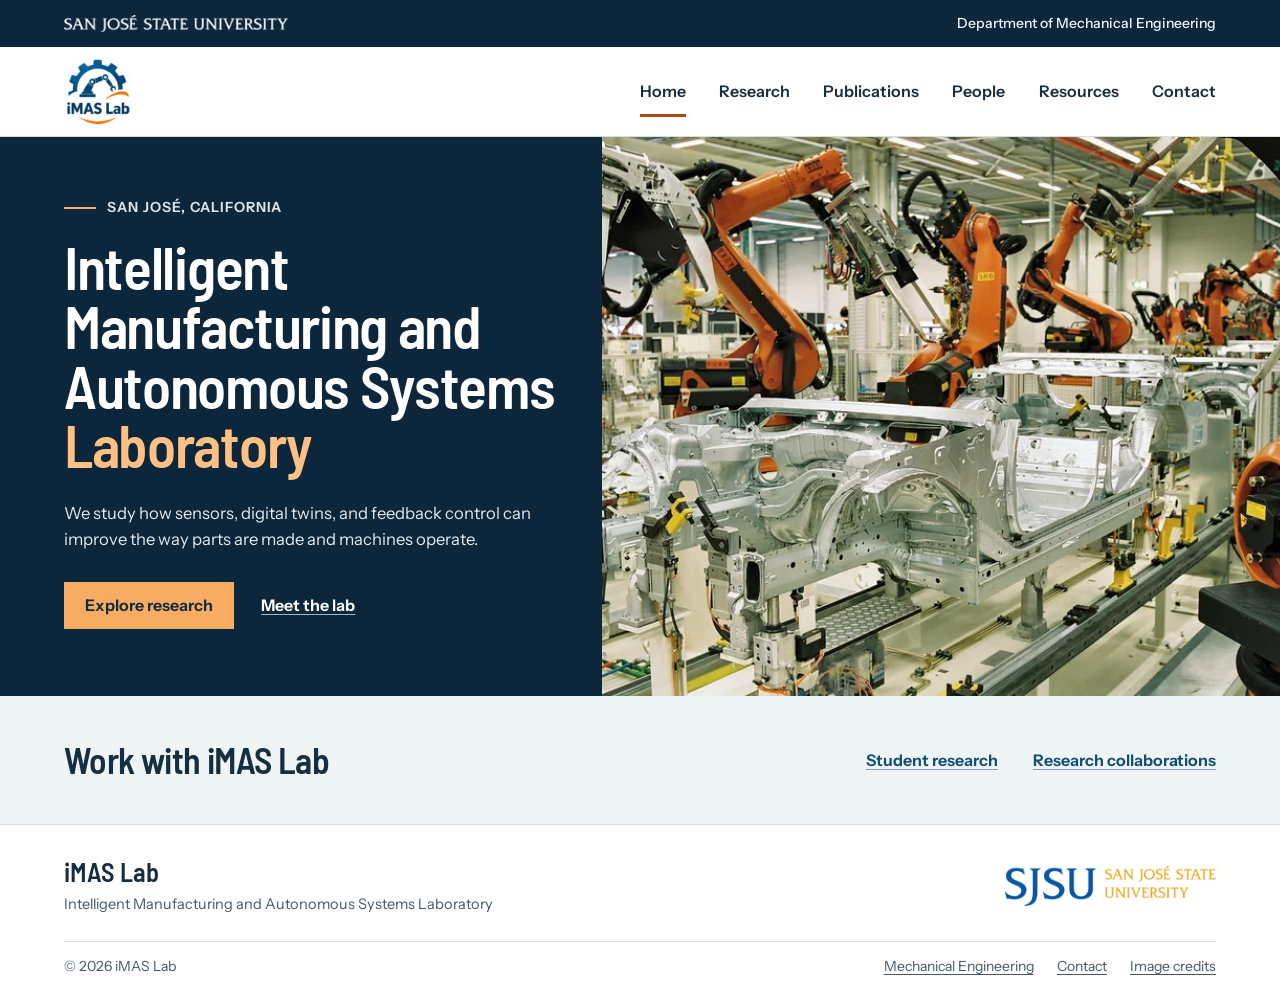
==== commit a502b853: "Add files via upload" ====
--- a/index.html
+++ b/index.html
@@ -1,33 +1,73 @@
 <!doctype html>
-<html lang="en"><head><meta charset="utf-8"><meta name="viewport" content="width=device-width, initial-scale=1">
-<title>Intelligent Manufacturing &amp; Autonomous Systems | iMAS Lab · San José State University</title><meta name="description" content="iMAS Lab at San José State University. Advancing manufacturing through sensing, intelligence, and autonomy.">
-<meta name="theme-color" content="#081a2b"><meta property="og:type" content="website"><meta property="og:site_name" content="iMAS Lab"><meta property="og:title" content="Intelligent Manufacturing &amp; Autonomous Systems | iMAS Lab"><meta property="og:description" content="iMAS Lab at San José State University. Advancing manufacturing through sensing, intelligence, and autonomy.">
-<link rel="icon" type="image/svg+xml" href="data:image/svg+xml,%3Csvg%20xmlns='http://www.w3.org/2000/svg'%20viewBox='0%200%2064%2064'%3E%3Crect%20width='64'%20height='64'%20rx='12'%20fill='%23081a2b'/%3E%3Cpath%20d='M18%2027h8v23h-8zM35%2018h5v32h-5zM46%2027h5v23h-5z'%20fill='%2353e3d1'/%3E%3Ccircle%20cx='22'%20cy='17'%20r='5'%20fill='%2353e3d1'/%3E%3C/svg%3E"><link rel="stylesheet" href="css/styles.css"><script src="js/main.js" defer></script>
-</head><body><a class="skip-link" href="#main-content">Skip to main content</a>
-    <div class="masthead"><div class="wrap"><a href="https://www.sjsu.edu/me/">San José State University · Department of Mechanical Engineering</a><span>San José, California</span></div></div>
-    <header class="site-header"><div class="wrap header-inner">
-      <a class="brand" href="index.html" aria-label="iMAS Lab home"><span class="brand-word"><span class="brand-i">i</span>MAS</span><span class="brand-lab">Lab</span></a>
+<html lang="en">
+<head>
+  <meta charset="utf-8">
+  <meta name="viewport" content="width=device-width, initial-scale=1">
+  <title>Intelligent Manufacturing and Autonomous Systems Laboratory | iMAS Lab · San José State University</title>
+  <meta name="description" content="At San José State University, iMAS Lab develops sensing, digital twins, and feedback control for advanced manufacturing.">
+  <meta name="theme-color" content="#0c263b">
+  <meta property="og:type" content="website">
+  <meta property="og:site_name" content="iMAS Lab">
+  <meta property="og:title" content="Intelligent Manufacturing and Autonomous Systems Laboratory | iMAS Lab · San José State University">
+  <meta property="og:description" content="At San José State University, iMAS Lab develops sensing, digital twins, and feedback control for advanced manufacturing.">
+  <link rel="icon" type="image/png" href="assets/images/imas-lab.png">
+  <link rel="preload" as="font" type="font/woff2" href="assets/fonts/barlow-semi-condensed-600.woff2" crossorigin>
+  <link rel="stylesheet" href="css/styles.css">
+  <script src="js/main.js" defer></script>
+</head>
+<body class="page-index">
+  <a class="skip-link" href="#main-content">Skip to main content</a>
+  <header class="site-header">
+    <div class="university-band">
+      <div class="wrap institution">
+        <a href="https://www.sjsu.edu/" class="sjsu-top"><img src="assets/images/sjsu-wordmark-white.png" width="500" height="39" alt="San José State University"></a>
+        <a class="department-link" href="https://www.sjsu.edu/me/">Department of Mechanical Engineering</a>
+      </div>
+    </div>
+    <div class="wrap nav-row">
+      <a class="lab-mark" href="index.html" aria-label="iMAS Lab home"><img src="assets/images/imas-lab.png" width="188" height="191" alt="iMAS Lab"></a>
       <button class="menu-toggle" type="button" aria-controls="main-navigation" aria-expanded="false">Menu</button>
-      <nav class="nav" id="main-navigation" aria-label="Main navigation"><a href="research.html" class="nav-link">Research</a><a href="publications.html" class="nav-link">Publications</a><a href="people.html" class="nav-link">People</a><a href="resources.html" class="nav-link">Resources</a><a href="contact.html" class="nav-contact">Contact</a></nav>
-    </div></header><main id="main-content"><section class="hero hero-remade dark">
-<div class="wrap hero-grid"><div class="hero-copy">
-<span class="eyebrow">Intelligent Manufacturing and<br>Autonomous Systems Laboratory</span>
-<h1>Manufacturing,<br>with intelligence<br><em>built in.</em></h1>
-<p class="lead">Advancing manufacturing through sensing, intelligence, and autonomy.</p>
-<div class="button-row"><a class="button cyan" href="research.html">Explore our research</a><a class="button outline" href="people.html">Meet the lab</a></div>
-</div><figure class="hero-figure hero-artwork">
-<div class="hero-image-shell"><img class="manufacturing-hero" src="assets/images/imas-manufacturing-hero.webp" width="1536" height="1024" fetchpriority="high" alt="Concept illustration of a robotic additive-manufacturing arm, a layered composite part, cyan sensing traces, and a wireframe digital twin."></div>
-<figcaption><span>Manufacturing × Sensing × Autonomy</span><span>Concept illustration</span></figcaption>
-</figure></div>
-<div class="hero-foot"><div class="wrap"><p><strong>San José State University</strong>   /   Mechanical Engineering</p><p class="mono">Intelligence from the material up.</p></div></div>
-</section><section class="section"><div class="wrap"><div class="intro-grid"><div><span class="eyebrow">Two pillars. One connected vision.</span><h2>Intelligence built<br>into the physical world.</h2></div><p class="lead">We connect manufacturing, embedded sensing, and computational models to help engineered systems understand their condition—and respond. Our research spans the materials we make, the signals we measure, and the decisions machines take.</p></div>
-<div class="pillar-grid"><article class="pillar"><span class="pillar-number">01 / INTELLIGENT MANUFACTURING</span><h3>Better processes.<br>Smarter materials.</h3><p>Understand what happens during fabrication. Embed intelligence in materials and use real-time measurements to improve manufacturing quality.</p><div class="tags"><span class="tag">Additive manufacturing</span><span class="tag">Flexible electronics</span><span class="tag">Process monitoring</span></div><a class="text-link" href="research.html#intelligent-manufacturing">Explore intelligent manufacturing</a></article>
-<article class="pillar"><span class="pillar-number">02 / AUTONOMOUS SYSTEMS</span><h3>From observation<br>to informed action.</h3><p>Connect sensing, digital twins, robotics, and controls to develop systems that can adapt to changing conditions and production needs.</p><div class="tags"><span class="tag">Robotics &amp; automation</span><span class="tag">Digital twins</span><span class="tag">Adaptive decisions</span></div><a class="text-link" href="research.html#autonomous-systems">Explore autonomous systems</a></article></div></div></section>
-
-<section class="section workflow-section dark"><div class="wrap workflow-layout"><div><span class="eyebrow">A connected research approach</span><h2>From physical signals<br>to intelligent action.</h2><p class="lead">Manufacturing, sensing, and control belong in the same conversation.</p></div><div class="workflow-explorer"><div class="workflow-control enhanced" role="group" aria-label="Explore the research workflow"><button type="button" data-stage="sense" aria-pressed="true"><span>01</span>Sense</button><button type="button" data-stage="model" aria-pressed="false"><span>02</span>Model</button><button type="button" data-stage="adapt" aria-pressed="false"><span>03</span>Adapt</button></div><p class="workflow-label" id="workflow-label">01 / SENSING</p><p class="workflow-description" id="workflow-description" aria-live="polite">Embedded sensors capture the physical world: strain, temperature, geometry, and motion.</p><div class="workflow-topics"><span>Physical measurement</span><span>Digital understanding</span><span>Adaptive response</span></div></div></div></section><section class="section paper"><div class="wrap pi-grid"><figure><div class="portrait-wrap"><img src="assets/images/emmanuel-ogunniyi.jpg" width="1504" height="1656" loading="lazy" alt="Emmanuel A. Ogunniyi, principal investigator of iMAS Lab"></div><figcaption class="portrait-caption">Emmanuel A. Ogunniyi, Ph.D.</figcaption></figure><div><span class="eyebrow">Meet the principal investigator</span><h2>Engineering across<br>disciplines.</h2><p class="pi-name">Emmanuel A. Ogunniyi, Ph.D.</p><p class="lead">Research at the intersection of smart manufacturing, flexible electronics, structural health monitoring, digital twins, and real-time decision-making.</p><p class="lead">Department of Mechanical Engineering<br>San José State University</p><div class="button-row"><a class="button" href="people.html">About the PI</a><a class="text-link" href="contact.html">Get in touch</a></div></div></div></section></main><section class="cta-band"><div class="wrap"><div><h2>The next advance starts<br>with a good question.</h2><p>Explore research, student research, and opportunities to collaborate.</p></div><a class="button" href="contact.html">Connect with iMAS Lab</a></div></section><footer class="site-footer"><div class="wrap">
-    <div class="footer-grid"><div><a class="brand" href="index.html" aria-label="iMAS Lab home"><span class="brand-word"><span class="brand-i">i</span>MAS</span><span class="brand-lab">Lab</span></a>
-    <p>Intelligent Manufacturing and<br>Autonomous Systems Laboratory</p><p>Department of Mechanical Engineering<br>San José State University</p></div>
-    <div><div class="footer-label">Explore</div><div class="footer-links"><a class="" href="research.html">Research</a><a class="" href="publications.html">Publications</a><a class="" href="people.html">People</a></div></div>
-    <div><div class="footer-label">Connect</div><div class="footer-links"><a class="" href="contact.html">Contact the lab</a><a class="" href="https://github.com/emysupa">GitHub</a><a class="" href="https://scholar.google.com/citations?user=9c7QBxEAAAAJ&amp;hl=en&amp;oi=ao">Google Scholar</a><a class="" href="https://orcid.org/0000-0001-5456-5929">ORCID</a></div></div></div>
-    <div class="footer-bottom"><span>© <span data-current-year>2026</span> iMAS Lab. All rights reserved.</span><span>Sensing. Intelligence. Autonomy.</span></div></div></footer>
-<div class="toast" id="toast" role="status" aria-live="polite" hidden></div></body></html>+      <nav id="main-navigation" aria-label="Main navigation">
+        <a href="index.html" aria-current="page">Home</a>
+        <a href="research.html">Research</a>
+        <a href="publications.html">Publications</a>
+        <a href="people.html">People</a>
+        <a href="resources.html">Resources</a>
+        <a href="contact.html">Contact</a>
+      </nav>
+    </div>
+  </header>
+  <main id="main-content" tabindex="-1">
+    <section class="home-hero" aria-labelledby="lab-title">
+      <div class="hero-copy">
+        <div class="hero-inner">
+          <p class="location">San José, California</p>
+          <h1 id="lab-title"><span>Intelligent</span> <span>Manufacturing and</span> <span>Autonomous Systems</span> <span>Laboratory</span></h1>
+          <p class="hero-summary">We study how sensors, digital twins, and feedback control can improve the way parts are made and machines operate.</p>
+          <div class="hero-actions"><a class="button button-accent" href="research.html">Explore research</a><a class="light-link" href="people.html">Meet the lab</a></div>
+        </div>
+      </div>
+      <div class="hero-photo">
+        <img src="assets/images/robotic-welding.webp" srcset="assets/images/robotic-welding-small.webp 800w, assets/images/robotic-welding.webp 1800w" sizes="(max-width: 760px) 100vw, 54vw" width="1800" height="1201" fetchpriority="high" alt="Orange industrial robots spot-weld automotive bodywork on an assembly line in Leipzig, Germany.">
+      </div>
+    </section>
+    <section class="home-contact" aria-labelledby="work-with-us">
+      <div class="wrap inquiry-strip">
+        <h2 id="work-with-us">Work with iMAS Lab</h2>
+        <div class="strip-links"><a class="text-link" href="contact.html#students">Student research</a><a class="text-link" href="contact.html#collaborators">Research collaborations</a></div>
+      </div>
+    </section>
+  </main>
+  <footer class="site-footer">
+    <div class="wrap footer-main">
+      <div class="footer-lab"><a class="footer-name" href="index.html">iMAS Lab</a><p>Intelligent Manufacturing and Autonomous Systems Laboratory</p></div>
+      <div class="footer-university"><a href="https://www.sjsu.edu/"><img src="assets/images/sjsu-primary.png" width="500" height="94" alt="San José State University"></a></div>
+    </div>
+    <div class="wrap footer-bottom">
+      <p>© <span data-current-year>2026</span> iMAS Lab</p>
+      <nav aria-label="Footer"><a href="https://www.sjsu.edu/me/">Mechanical Engineering</a><a href="contact.html">Contact</a><a href="credits.html">Image credits</a></nav>
+    </div>
+  </footer>
+  
+</body>
+</html>
--- a/css/styles.css
+++ b/css/styles.css
@@ -1,81 +1,269 @@
-/* iMAS Lab — navy, signal cyan, and an editorial engineering grid. */
-:root{--navy:#081a2b;--navy-soft:#112b40;--ink:#112b3d;--muted:#566776;--cyan:#53e3d1;--cyan-deep:#006d64;--line:#d9e3e9;--paper:#f1f6f8;--white:#fff;--gold:#f7c556;--max:1240px;--font:Arial,Helvetica,sans-serif;--mono:"Courier New",monospace}
-*{box-sizing:border-box}html{scroll-behavior:smooth;scroll-padding-top:105px}body{margin:0;color:var(--ink);font-family:var(--font);font-size:1rem;line-height:1.65;background:var(--white)}body.menu-open{overflow:hidden}a{color:inherit;text-underline-offset:5px}button,input,select,textarea{font:inherit}button,a,input,select,summary{touch-action:manipulation}button{cursor:pointer}img,svg{max-width:100%;display:block}img{height:auto}h1,h2,h3,p,figure{margin:0}h1,h2,h3{line-height:1.1;letter-spacing:-.035em}h1{font-size:clamp(2.8rem,5.6vw,5.5rem);font-weight:700}h2{font-size:clamp(2rem,3.6vw,3.5rem)}h3{font-size:1.5rem}p+p{margin-top:1rem}ul{padding-left:1.2rem}button{border:0}::selection{color:var(--navy);background:var(--cyan)}:focus-visible{outline:3px solid #087eaf;outline-offset:5px}.dark :focus-visible,.site-header :focus-visible{outline-color:var(--cyan)}[hidden]{display:none!important}.wrap{max-width:var(--max);width:calc(100% - 96px);margin-inline:auto}.section{padding-block:100px}.dark{color:white;background:var(--navy)}.paper{background:var(--paper)}.eyebrow{font:700 .8125rem/1.5 var(--mono);text-transform:uppercase;letter-spacing:.13em;display:block;margin-bottom:22px}.eyebrow::before{content:"";display:inline-block;width:21px;height:2px;background:currentColor;vertical-align:middle;margin-right:12px}.dark .eyebrow{color:var(--cyan)}.lead{font-size:1.1875rem;line-height:1.75;color:var(--muted);max-width:680px}.dark .lead{color:#b6c9d6}.small{font-size:.875rem}.muted{color:var(--muted)}.section-heading{display:flex;align-items:flex-end;justify-content:space-between;gap:32px;margin-bottom:45px}.section-heading h2{max-width:680px}.section-heading .text-link{flex-shrink:0}.text-link{font-size:.9375rem;font-weight:700;text-decoration:none;border-bottom:1px solid currentColor;padding-bottom:6px;display:inline-block}.text-link:hover{color:var(--cyan-deep)}.dark .text-link:hover{color:var(--cyan)}.button{display:inline-flex;align-items:center;justify-content:center;text-decoration:none;padding:14px 24px;min-height:50px;border:1px solid transparent;background:var(--navy);color:white;font-size:.9375rem;font-weight:700;border-radius:3px;transition:background .18s,color .18s}.button:hover{background:#214459}.button.cyan{background:var(--cyan);color:var(--navy)}.button.cyan:hover{background:#8df1e4}.button.outline{border-color:#698091;background:transparent;color:white}.button.outline:hover{background:#153548}.button.light{background:var(--white);color:var(--ink)}.button-row{display:flex;flex-wrap:wrap;gap:14px;margin-top:30px}.sr-only{position:absolute;width:1px;height:1px;padding:0;overflow:hidden;clip:rect(0,0,0,0);white-space:nowrap;border:0}.skip-link{position:fixed;left:16px;top:12px;z-index:100;background:var(--cyan);padding:10px 18px;color:var(--navy);transform:translateY(-170%)}.skip-link:focus{transform:translateY(0)}
-/* Shared navigation */
-.masthead{background:var(--navy);color:#b6c9d6;border-bottom:1px solid #ffffff16;font-size:.75rem;letter-spacing:.025em}.masthead .wrap{display:flex;justify-content:space-between;align-items:center;min-height:34px;gap:15px}.masthead a{text-decoration:none}.masthead a:hover{color:white}.masthead span:last-child{color:var(--gold)}.site-header{position:sticky;top:0;z-index:30;background:var(--navy);color:white;border-bottom:1px solid #ffffff20}.header-inner{display:flex;align-items:center;justify-content:space-between;min-height:88px;gap:32px}.brand{text-decoration:none;display:inline-flex;align-items:baseline;white-space:nowrap;line-height:1}.brand-word{font-size:2.5rem;font-weight:800;letter-spacing:-.085em}.brand-i{color:var(--cyan);font-weight:400}.brand-lab{font:400 .875rem var(--mono);letter-spacing:.12em;margin-left:11px}.nav{display:flex;gap:25px;align-items:center}.nav a{text-decoration:none;font-size:.875rem;color:#bcd0dc;position:relative;padding-block:18px}.nav a:hover,.nav a[aria-current="page"]{color:white}.nav a[aria-current="page"]::after{content:"";position:absolute;bottom:8px;height:2px;left:0;right:0;background:var(--cyan)}.nav .nav-contact{border:1px solid #647887;padding:9px 16px;color:white;border-radius:3px}.nav .nav-contact[aria-current="page"]::after{display:none}.nav .nav-contact[aria-current="page"]{border-color:var(--cyan);color:var(--cyan)}.menu-toggle{display:none;background:transparent;color:white;padding:10px 12px;border:1px solid #607a8a;border-radius:3px;font-size:.875rem}
-/* Homepage */
-.hero{overflow:hidden;position:relative;background:var(--navy)}.hero-grid{display:grid;grid-template-columns:1.1fr 1fr;gap:42px;align-items:center;padding-top:74px;padding-bottom:68px;min-height:660px}.hero-copy{position:relative;z-index:2}.hero .eyebrow{font-size:.75rem;line-height:1.8;max-width:460px;margin-bottom:26px}.hero h1{font-size:clamp(3.5rem,5.8vw,5.8rem);line-height:1.01;letter-spacing:-.065em;max-width:680px}.hero h1 em{font-style:normal;color:var(--cyan)}.hero .lead{margin-top:28px;font-size:1.0625rem;max-width:440px}.hero-figure{position:relative;min-width:0}.mesh-frame{background:radial-gradient(ellipse at 50% 50%,#19425766 0%,transparent 67%);position:relative;border:1px solid #ffffff26;border-radius:3px;overflow:hidden}.figure-head{display:flex;justify-content:space-between;padding:18px 20px;font:400 .75rem/1.4 var(--mono);text-transform:uppercase;letter-spacing:.08em;color:#b0c7d4}.figure-head span:last-child{color:var(--cyan)}.mesh-frame>svg{width:100%;height:auto}.mesh-caption{display:flex;justify-content:space-between;align-items:center;gap:20px;padding:0 20px 18px;color:#9bb3c2;font:400 .75rem/1.5 var(--mono)}.mesh-legend{display:flex;align-items:center;gap:7px}.mesh-legend::before{content:"";display:inline-block;width:30px;height:2px;background:linear-gradient(90deg,#4568ff,var(--cyan))}.workflow-control{margin-top:18px;display:grid;grid-template-columns:repeat(3,1fr);border-bottom:1px solid #ffffff26}.workflow-control button{background:transparent;color:#9bb3c2;text-align:left;padding:14px 7px;border-bottom:2px solid transparent;font:700 .875rem var(--mono)}.workflow-control button span{font-size:.75rem;display:block;margin-bottom:7px;font-weight:400}.workflow-control button[aria-pressed="true"]{color:var(--cyan);border-bottom-color:var(--cyan)}.workflow-control button:hover{color:white}.workflow-description{padding:18px 0 0;font-size:.875rem;color:#b6c9d6;min-height:72px;max-width:460px}.hero-figure figcaption{margin-top:14px;font-size:.75rem;color:#8aa6b7}.hero-foot{border-top:1px solid #ffffff20;padding-block:22px;color:#b6c9d6}.hero-foot .wrap{display:flex;justify-content:space-between;align-items:center;gap:24px;font-size:.8125rem}.hero-foot strong{font-weight:400;color:white}.hero-foot .mono{font-family:var(--mono);color:var(--cyan)}.intro-grid{display:grid;grid-template-columns:.7fr 1.3fr;gap:70px;align-items:start}.intro-grid h2{max-width:460px}.intro-grid .lead{font-size:1.375rem;color:var(--ink)}.pillar-grid{display:grid;grid-template-columns:1fr 1fr;gap:24px;margin-top:55px}.pillar{border:1px solid var(--line);padding:36px;position:relative;display:flex;flex-direction:column;background:white}.pillar-number{font:400 1rem var(--mono);color:var(--cyan-deep);margin-bottom:35px}.pillar h3{font-size:1.875rem;margin-bottom:20px;max-width:360px}.pillar p{color:var(--muted);margin-bottom:25px}.pillar .tags{margin-bottom:32px}.pillar .text-link{align-self:flex-start;margin-top:auto}.tags{display:flex;gap:8px;flex-wrap:wrap}.tag{font-size:.75rem;line-height:1.4;padding:6px 9px;background:var(--paper);border:1px solid var(--line);border-radius:2px;color:#425b6d}.feature-project{display:grid;grid-template-columns:.82fr 1.18fr;gap:80px;align-items:center}.project-symbol{border:1px solid #ffffff26;padding:34px;position:relative}.project-symbol .award-amount{font-size:clamp(3rem,6vw,5.25rem);letter-spacing:-.06em;font-weight:700;line-height:1.15;color:var(--cyan);margin:18px 0}.project-symbol .award-caption{font-size:.875rem;color:#b6c9d6;max-width:340px}.project-symbol .award-line{margin-top:34px;padding-top:18px;border-top:1px solid #ffffff26;display:flex;justify-content:space-between;gap:20px;font:.75rem var(--mono);color:#a8c0cf}.feature-project h2{font-size:clamp(2rem,3.5vw,3.15rem)}.feature-project .lead{font-size:1rem;margin-top:22px}.feature-project .text-link{margin-top:30px}.featured-publications{border-top:1px solid var(--line)}.featured-paper{display:grid;grid-template-columns:95px 1fr 170px;gap:26px;border-bottom:1px solid var(--line);padding-block:30px;text-decoration:none;align-items:start}.featured-paper:hover h3{color:var(--cyan-deep)}.featured-paper .year{font-family:var(--mono);color:var(--muted)}.featured-paper h3{font-size:1.35rem;line-height:1.35;letter-spacing:-.02em;max-width:800px}.featured-paper .venue{font-size:.875rem;color:var(--muted);text-align:right}.pi-grid{display:grid;grid-template-columns:380px 1fr;gap:80px;align-items:center}.portrait-wrap{background:#dce7ea;position:relative;max-width:430px}.portrait-wrap img{width:100%;aspect-ratio:4/4.7;object-fit:cover;object-position:center 28%}.portrait-wrap::after{content:"";display:block;height:5px;background:var(--cyan)}.portrait-caption{font:400 .75rem var(--mono);margin-top:12px;color:var(--muted)}.pi-grid .lead{font-size:1rem;margin-top:24px}.pi-grid h2{font-size:clamp(2rem,3.7vw,3.5rem)}.pi-name{margin-top:18px;color:var(--cyan-deep);font-weight:700}.cta-band{border-top:1px solid var(--line);background:var(--cyan);color:var(--navy);padding-block:64px}.cta-band .wrap{display:flex;align-items:center;justify-content:space-between;gap:45px}.cta-band h2{font-size:clamp(2rem,3.4vw,3rem);max-width:740px}.cta-band p{margin-top:12px;max-width:650px}.cta-band .button{flex-shrink:0}.site-footer{padding-top:56px;padding-bottom:25px;background:var(--navy);color:#a8bfce}.footer-grid{display:grid;grid-template-columns:1.7fr 1fr 1fr;gap:50px;padding-bottom:42px}.footer-grid .brand{color:white;margin-bottom:18px}.footer-grid p{font-size:.875rem;max-width:340px}.footer-label{font:700 .75rem var(--mono);text-transform:uppercase;letter-spacing:.12em;color:white;margin-bottom:17px}.footer-links{display:grid;gap:9px;font-size:.875rem}.footer-links a{text-decoration:none;width:fit-content}.footer-links a:hover{color:var(--cyan)}.footer-bottom{border-top:1px solid #ffffff20;padding-top:23px;display:flex;justify-content:space-between;gap:20px;font-size:.75rem}
-/* Interior pages */
-.page-intro{padding-top:66px;padding-bottom:66px}.page-intro h1{max-width:960px}.page-intro .lead{margin-top:24px;max-width:780px}.page-intro .title-row{display:flex;align-items:flex-end;justify-content:space-between;gap:35px}.page-intro .big-count{font:400 4rem var(--mono);color:var(--cyan);line-height:1}.breadcrumb{font-size:.8125rem;color:#9bb3c2;margin-bottom:24px}.breadcrumb a{text-decoration:none}.breadcrumb span{margin-inline:12px}.pillars-overview{display:grid;grid-template-columns:1fr 1fr;border-block:1px solid var(--line)}.pillar-summary{padding:40px}.pillar-summary:first-child{border-right:1px solid var(--line)}.pillar-summary .eyebrow{color:var(--cyan-deep);margin-bottom:16px}.pillar-summary h2{font-size:2rem;margin-bottom:18px}.research-nav{display:flex;flex-wrap:wrap;gap:12px;padding-block:30px}.research-nav a{font-size:.875rem;background:var(--paper);padding:10px 14px;text-decoration:none;border:1px solid var(--line)}.research-nav a:hover{border-color:var(--cyan-deep);color:var(--cyan-deep)}.research-row{display:grid;grid-template-columns:90px .85fr 1.15fr;gap:40px;padding-block:54px;border-top:1px solid var(--line);scroll-margin-top:110px}.research-index{font:400 1.125rem var(--mono);color:var(--cyan-deep)}.research-row h2{font-size:2rem}.research-row .theme{margin-top:16px;color:var(--muted);font-size:.875rem}.research-body>p{color:var(--muted)}.research-body ul{margin-block:20px;color:var(--ink)}.research-body li+li{margin-top:7px}.research-body .related{display:flex;flex-wrap:wrap;gap:12px;margin-top:20px}.research-body .related a{font-size:.875rem;color:var(--cyan-deep)}.capabilities{display:grid;grid-template-columns:1fr 1fr;gap:65px;margin-top:35px}.capabilities h3{margin-bottom:16px}.capabilities ul{color:var(--muted)}.capabilities li+li{margin-top:8px}.research-section{padding-top:0}
-/* Publication explorer */
-.js .workflow-control{display:grid}
-.enhanced{display:none}.js .enhanced{display:block}.js .filter-buttons{display:flex}.publication-tools{padding:32px;background:var(--paper);border:1px solid var(--line);margin-bottom:30px}.search-row{display:grid;grid-template-columns:1fr 170px;gap:22px}.field label{font-size:.875rem;font-weight:700;display:block;margin-bottom:8px}.field input,.field select{padding:13px 15px;width:100%;border:1px solid #a6bbc8;background:white;color:var(--ink);border-radius:2px;min-height:50px}.field input::placeholder{color:#637581}.filter-buttons{gap:8px;flex-wrap:wrap;margin-top:22px}.filter-buttons button{border:1px solid #b6c9d3;background:white;color:var(--ink);padding:8px 15px;border-radius:2px;min-height:42px;font-size:.875rem}.filter-buttons button[aria-pressed="true"]{background:var(--navy);border-color:var(--navy);color:white}.filter-buttons button:hover{border-color:var(--navy)}.results-bar{display:flex;justify-content:space-between;gap:25px;align-items:center;font-size:.875rem;margin-bottom:20px}.clear-button{padding:7px 0;background:none;border-bottom:1px solid var(--ink);color:var(--ink)}.publication-list{border-top:1px solid var(--line)}.publication{padding:32px 0;border-bottom:1px solid var(--line);display:grid;grid-template-columns:110px 1fr;gap:30px;scroll-margin-top:115px}.publication:target{background:#eefaf8;box-shadow:0 0 0 16px #eefaf8}.publication-meta{font-size:.8125rem;color:var(--muted)}.publication-meta .year{font:400 1.25rem var(--mono);display:block;margin-bottom:8px;color:var(--ink)}.publication-title{font-size:1.375rem;line-height:1.35;letter-spacing:-.02em;max-width:960px}.publication-authors{color:var(--muted);font-size:.9375rem;margin-top:12px;max-width:960px}.publication-venue{font-size:.9375rem;margin-top:8px!important}.publication-links{display:flex;gap:24px;align-items:center;flex-wrap:wrap;margin-top:18px}.publication-links a,.copy-citation{font-size:.875rem;color:var(--cyan-deep);text-decoration:none;font-weight:700}.copy-citation{background:none;padding:0;min-height:30px}.publication-links a:hover,.copy-citation:hover{text-decoration:underline}.empty-state{padding:70px 30px;text-align:center;background:var(--paper)}.empty-state h2{font-size:1.8rem;margin-bottom:14px}.toast{position:fixed;bottom:24px;left:50%;transform:translateX(-50%);background:var(--navy);color:white;padding:13px 24px;border:1px solid var(--cyan);border-radius:4px;z-index:99;font-size:.875rem;max-width:90vw;width:max-content}.citation-dialog{max-width:680px;width:calc(100% - 40px);padding:30px;border:1px solid var(--line);border-radius:4px;color:var(--ink)}.citation-dialog::backdrop{background:#001524aa}.citation-dialog textarea{display:block;width:100%;height:200px;margin-block:20px;padding:12px;border:1px solid #809baa;font-size:1rem;line-height:1.5}.citation-dialog .button{margin-top:10px}
-/* Project archive */
-.archive-note{max-width:860px;color:var(--muted);font-size:.9375rem;margin-bottom:36px}.project-group-title{font-size:2rem;margin-bottom:30px}.project-list{border-top:1px solid var(--line)}.project-card{display:grid;grid-template-columns:1fr 210px;gap:45px;padding-block:32px;border-bottom:1px solid var(--line);scroll-margin-top:110px}.project-card h3{font-size:1.375rem;line-height:1.35;letter-spacing:-.02em;max-width:820px}.project-meta{display:flex;flex-wrap:wrap;gap:14px;align-items:center;font-size:.8125rem;color:var(--muted);margin-bottom:15px}.badge{font:400 .75rem var(--mono);display:inline-block;padding:4px 8px;background:#e3f4ef;color:#146b5f;border:1px solid #c2dfd5}.badge.proposal{background:#fff5df;color:#785614;border-color:#e9d8b3}.project-sponsor{font-size:.9375rem;color:var(--muted);margin-top:15px}.project-facts{margin:0;display:flex;flex-direction:column;gap:15px;border-left:1px solid var(--line);padding-left:28px}.project-facts dt{font-size:.75rem;color:var(--muted)}.project-facts dd{margin:2px 0 0;font-size:1.125rem;font-family:var(--mono)}.project-proposals{margin-top:65px}
-/* People, resources, contact */
-.profile-main{display:grid;grid-template-columns:350px 1fr;gap:75px;align-items:start}.profile-main h2{font-size:2.8rem;margin-bottom:14px}.profile-main .role{color:var(--cyan-deep);font-weight:700;margin-bottom:22px}.profile-main .profile-links{display:flex;flex-wrap:wrap;gap:22px;margin-top:28px}.profile-main p{max-width:700px}.profile-main h3{margin-top:35px;margin-bottom:14px}.degrees{padding:0;list-style:none}.degrees li{padding:14px 0;border-bottom:1px solid var(--line)}.degrees span{font-size:.875rem;color:var(--muted);display:block}.resource-grid{display:grid;grid-template-columns:repeat(3,1fr);gap:24px}.resource-card{padding:30px;border:1px solid var(--line);display:flex;flex-direction:column}.resource-card .resource-number{font:400 .875rem var(--mono);color:var(--cyan-deep);margin-bottom:35px}.resource-card h2{font-size:1.625rem;margin-bottom:18px}.resource-card p{color:var(--muted);font-size:.9375rem;margin-bottom:30px}.resource-card .text-link{margin-top:auto;align-self:flex-start}.download-row{display:flex;justify-content:space-between;gap:40px;align-items:center;border-bottom:1px solid var(--line);padding-block:30px}.download-row:first-of-type{border-top:1px solid var(--line)}.download-row h3{font-size:1.25rem;margin-bottom:8px}.download-row p{color:var(--muted);font-size:.9375rem}.download-row .text-link{flex-shrink:0}.contact-grid{display:grid;grid-template-columns:1.2fr .8fr;gap:90px}.contact-grid h2{font-size:2.25rem;margin-bottom:24px}.contact-grid .contact-email{font-size:clamp(1.25rem,2.1vw,1.9rem);color:var(--cyan-deep);overflow-wrap:anywhere}.contact-grid address{font-style:normal;line-height:1.9;color:var(--muted)}.contact-aside{padding:35px;background:var(--paper);border-top:3px solid var(--cyan-deep)}.contact-aside h3{margin-bottom:18px}.contact-aside p{font-size:.9375rem;color:var(--muted)}.contact-block+.contact-block{margin-top:50px}.inquiry-grid{display:grid;grid-template-columns:1fr 1fr;gap:65px}.inquiry-grid h3{margin-bottom:16px}.inquiry-grid p{color:var(--muted)}.not-found{min-height:65vh;display:flex;align-items:center;padding-block:80px}.not-found .error-code{font:400 1.25rem var(--mono);color:var(--cyan);margin-bottom:25px}.not-found h1{max-width:850px}.not-found .lead{margin-top:25px}
-@media(min-width:1600px){:root{--max:1320px}.hero-grid{min-height:735px}.hero h1{font-size:6.25rem}}
-@media(max-width:1080px){.wrap{width:calc(100% - 64px)}.nav{gap:16px}.header-inner{gap:22px}.nav a{font-size:.8125rem}.hero-grid{gap:25px;min-height:600px}.hero h1{font-size:clamp(3.2rem,6vw,5rem)}.figure-head{padding:15px}.hero .eyebrow{font-size:.75rem}.feature-project{gap:45px}.pi-grid{grid-template-columns:310px 1fr;gap:50px}.research-row{grid-template-columns:45px .9fr 1.1fr;gap:25px}.profile-main{grid-template-columns:300px 1fr;gap:45px}}
-@media(max-width:850px){.wrap{width:calc(100% - 44px)}.section{padding-block:70px}.masthead .wrap{font-size:.75rem}.masthead span:last-child{display:none}.header-inner{min-height:77px}.js .menu-toggle{display:block}.js .nav{display:none;position:absolute;top:77px;left:0;right:0;max-height:calc(100dvh - 77px);overflow:auto;padding:18px 22px 28px;background:var(--navy);border-bottom:1px solid #647887;flex-direction:column;align-items:stretch;gap:3px}.js .nav.is-open{display:flex}.nav a{font-size:1rem;padding:13px 4px}.nav .nav-contact{margin-top:10px;text-align:center}.nav a[aria-current="page"]::after{bottom:6px;right:auto;width:25px}.nav{flex-wrap:wrap;gap:12px}.header-inner{flex-wrap:wrap;padding-block:12px}.js .header-inner{flex-wrap:nowrap;padding-block:0}.hero-grid{grid-template-columns:1fr;gap:45px;padding-block:55px;min-height:0}.hero h1{font-size:clamp(3.5rem,9.6vw,5.8rem);max-width:720px}.hero h1 br:first-of-type{display:none}.hero .lead{max-width:500px}.hero-figure{max-width:630px;width:100%}.mesh-frame>svg{max-height:370px}.hero-foot .wrap{flex-wrap:wrap;gap:10px}.intro-grid{grid-template-columns:1fr;gap:30px}.intro-grid h2{max-width:650px}.intro-grid .lead{font-size:1.1875rem}.pillar{padding:28px}.pillar h3{font-size:1.6rem}.feature-project{grid-template-columns:1fr 1.2fr;gap:35px}.project-symbol{padding:25px}.project-symbol .award-amount{font-size:3rem}.feature-project h2{font-size:2.25rem}.featured-paper{grid-template-columns:65px 1fr;gap:20px}.featured-paper .venue{grid-column:2;text-align:left;margin-top:-10px}.pi-grid{grid-template-columns:270px 1fr;gap:35px}.cta-band .wrap{align-items:flex-start;flex-direction:column;gap:26px}.footer-grid{grid-template-columns:1.4fr 1fr;gap:35px}.footer-grid>div:last-child{grid-column:2}.research-row{grid-template-columns:45px 1fr;gap:25px}.research-body{grid-column:2}.research-row h2{font-size:2rem}.pillar-summary{padding:28px}.pillar-summary h2{font-size:1.75rem}.profile-main{grid-template-columns:260px 1fr;gap:35px}.profile-main h2{font-size:2.25rem}.resource-grid{grid-template-columns:1fr}.resource-card{display:grid;grid-template-columns:60px 1fr;column-gap:20px}.resource-card .resource-number{grid-row:1/4;margin-top:5px}.resource-card .text-link{justify-self:start}.resource-card p{margin-bottom:20px}.contact-grid{gap:40px}.contact-aside{padding:25px}.page-intro h1{font-size:3.8rem}.contact-grid h2{font-size:2rem}}
-@media(max-width:600px){.wrap{width:calc(100% - 36px)}.brand-word{font-size:2.2rem}.brand-lab{font-size:.75rem}.masthead .wrap{min-height:30px}.hero-grid{padding-top:38px;gap:34px}.hero h1{font-size:clamp(2.9rem,12vw,4.2rem);letter-spacing:-.055em}.hero h1 br:first-of-type{display:block}.hero .eyebrow{font-size:.75rem;max-width:340px;margin-bottom:25px}.hero .lead{font-size:1rem;margin-top:25px}.button{padding:13px 20px}.hero .button-row{gap:10px}.mesh-frame>svg{max-height:none}.figure-head{font-size:.75rem}.mesh-caption{font-size:.75rem;padding:0 14px 14px}.workflow-description{min-height:75px}.hero-foot .wrap{display:block}.hero-foot p+p{margin-top:6px}.section{padding-block:58px}.section-heading{align-items:flex-start;flex-direction:column;gap:20px;margin-bottom:32px}.eyebrow{margin-bottom:18px}.pillar-grid{grid-template-columns:1fr;margin-top:35px;gap:18px}.pillar-number{margin-bottom:25px}.pillar h3{font-size:1.8rem}.feature-project{grid-template-columns:1fr;gap:35px}.project-symbol .award-amount{font-size:3.5rem}.feature-project h2{font-size:2rem}.featured-paper{grid-template-columns:45px 1fr;gap:17px;padding-block:25px}.featured-paper h3{font-size:1.1875rem}.pi-grid{grid-template-columns:1fr;gap:34px}.portrait-wrap{max-width:320px}.pi-grid h2{font-size:2.5rem}.cta-band{padding-block:45px}.cta-band h2{font-size:2rem}.footer-grid{grid-template-columns:1fr 1fr;gap:35px 24px}.footer-grid>div:first-child{grid-column:1/-1}.footer-grid>div:last-child{grid-column:auto}.footer-bottom{flex-direction:column;gap:10px}.page-intro{padding-block:44px}.page-intro h1{font-size:clamp(2.5rem,11vw,3.5rem)}.page-intro .lead{font-size:1rem}.page-intro .big-count{display:none}.pillars-overview{grid-template-columns:1fr}.pillar-summary{padding:28px 0}.pillar-summary:first-child{border-right:none;border-bottom:1px solid var(--line)}.research-nav{gap:8px;padding-block:25px}.research-nav a{padding:8px 10px;font-size:.8125rem}.research-row{grid-template-columns:28px 1fr;gap:18px;padding-block:36px}.research-row h2{font-size:1.75rem}.research-index{font-size:.875rem}.research-body{grid-column:1/-1}.research-section{padding-top:0}.capabilities{grid-template-columns:1fr;gap:30px}.search-row{grid-template-columns:1fr;gap:18px}.publication-tools{padding:20px}.filter-buttons{gap:6px}.filter-buttons button{padding:7px 10px;font-size:.8125rem}.results-bar{gap:18px}.publication{grid-template-columns:1fr;gap:13px;padding-block:27px}.publication-meta{display:flex;align-items:center;gap:14px}.publication-meta .year{display:inline;font-size:.9375rem;margin-bottom:0}.publication-title{font-size:1.25rem}.publication:target{box-shadow:none;padding-inline:12px}.project-card{grid-template-columns:1fr;gap:22px}.project-facts{flex-direction:row;padding:18px 0 0;border-left:0;border-top:1px solid var(--line);gap:50px}.project-card h3{font-size:1.25rem}.profile-main{grid-template-columns:1fr;gap:35px}.profile-main h2{font-size:2.3rem}.resource-card{grid-template-columns:35px 1fr;padding:25px 20px;column-gap:15px}.download-row{align-items:flex-start;flex-direction:column;gap:18px}.contact-grid,.inquiry-grid{grid-template-columns:1fr;gap:40px}.contact-grid .contact-email{font-size:1.25rem}.not-found h1{font-size:3rem}}
-@media(prefers-reduced-motion:reduce){html{scroll-behavior:auto}*,*::before,*::after{animation:none!important;transition:none!important}}
-@media print{.masthead,.site-header,.site-footer,.cta-band,.button-row,.publication-tools,.results-bar,.copy-citation,.workflow-control,.toast{display:none!important}.wrap{width:100%;max-width:none}.dark{background:white;color:black}.dark .lead,.dark .eyebrow{color:#444}.section,.page-intro{padding-block:24px}.publication,.project-card{break-inside:avoid}a{color:black}.hero-grid{display:block}.hero-figure{display:none}}
-
-/* Manufacturing-led redesign */
-.hero-remade .hero-grid{grid-template-columns:.95fr 1.25fr;gap:35px;min-height:650px;padding-block:70px}
-.hero-remade h1{font-size:clamp(3rem,4.7vw,4.7rem);letter-spacing:-.058em;line-height:1.06}
-.hero-artwork{width:100%;align-self:center}
-.hero-image-shell{border:1px solid #ffffff20;overflow:hidden;border-radius:4px;background:#061a29}
-.hero-artwork .manufacturing-hero{width:100%;height:auto;aspect-ratio:3/2;object-fit:contain}
-.hero-artwork figcaption{display:flex;align-items:center;justify-content:space-between;gap:18px;font:400 .75rem/1.5 var(--mono);color:#aec1cd;margin-top:15px}
-.hero-artwork figcaption span:last-child{color:#8ca7b8;text-align:right}
-.workflow-section{background:#102a3e}
-.workflow-layout{display:grid;grid-template-columns:1fr 1fr;gap:90px;align-items:center}
-.workflow-layout h2{font-size:clamp(2rem,3.3vw,3rem)}
-.workflow-layout .lead{font-size:1rem;margin-top:23px;max-width:390px}
-.workflow-explorer{--stage-color:var(--cyan);border-top:1px solid #ffffff36;padding-top:5px}
-.workflow-explorer .workflow-control{margin-top:0}
-.workflow-explorer .workflow-control button{padding:22px 5px;color:#c1d0d9;font-size:1rem}
-.workflow-explorer .workflow-control button[aria-pressed="true"]{color:var(--stage-color);border-color:var(--stage-color)}
-.workflow-label{font:400 .75rem var(--mono);color:var(--stage-color);margin-top:27px}
-.workflow-explorer .workflow-description{font-size:1.125rem;line-height:1.6;padding-top:12px;min-height:116px;color:white}
-.workflow-topics{display:flex;gap:12px;flex-wrap:wrap;color:#a7c0cf;font-size:.75rem;margin-top:22px}
-.workflow-topics span{padding-right:12px;border-right:1px solid #456278}
-.workflow-topics span:last-child{border:0}
-.publication-list{border-top:0;display:grid;gap:24px}
-.publication{display:grid;grid-template-columns:260px minmax(0,1fr);align-items:start;gap:32px;border:1px solid var(--line);padding:27px;background:white;border-radius:4px}
-.publication--text{grid-template-columns:minmax(0,1fr)}
-.publication:target{background:#effaf7;box-shadow:0 0 0 3px #2da798}
-.publication-figure{min-width:0}
-.figure-open{display:block;position:relative;border:1px solid var(--line);border-radius:3px;text-decoration:none;overflow:hidden;background:#f7f9fb}
-.figure-open img{width:100%;height:190px;object-fit:contain;padding:9px;background:white}
-.figure-open:hover{border-color:var(--cyan-deep)}
-.figure-open-label{display:block;font:400 .75rem var(--mono);padding:9px 12px;background:var(--paper);border-top:1px solid var(--line);color:var(--cyan-deep)}
-.publication-figure figcaption{font-size:.75rem;line-height:1.6;margin-top:10px;color:var(--muted)}
-.publication-figure figcaption a{color:var(--cyan-deep)}
-.figure-load-error{padding:18px;background:var(--paper);border:1px solid var(--line);font-size:.875rem;line-height:1.6}
-.publication-meta{display:flex;gap:13px;align-items:center;margin-bottom:13px;color:var(--cyan-deep);font:400 .75rem var(--mono);text-transform:uppercase;letter-spacing:.04em}
-.publication-meta .year{display:inline;font:400 .8125rem var(--mono);color:var(--ink);margin:0}
-.publication-meta .kind{border-left:1px solid #aebfca;padding-left:13px}
-.publication-title{font-size:1.3rem;line-height:1.36}
-.publication-authors{font-size:.875rem;line-height:1.7;margin-top:12px}
-.publication-venue{font-size:.875rem;line-height:1.7}
-.publication-links{gap:10px;margin-top:22px}
-.publication-links .paper-action{display:inline-flex;align-items:center;justify-content:center;min-height:40px;padding:8px 14px;background:var(--paper);border:1px solid #c2d3de;border-radius:3px;font-size:.8125rem;line-height:1.4;color:var(--ink);font-weight:700;text-decoration:none}
-.publication-links .paper-action.primary{background:var(--navy);border-color:var(--navy);color:white}
-.publication-links .paper-action:hover{background:#e0f2ed;border-color:var(--cyan-deep);color:var(--cyan-deep)}
-.publication-links .paper-action.primary:hover{background:#1d4459;color:white}
-.paper-action-disabled{font-size:.8125rem;line-height:1.4;color:var(--muted);padding:8px 4px}
-.publication-links .copy-citation{font-size:.8125rem;min-height:40px;padding:8px 6px;margin-left:5px}
-.figure-note{font-size:.8125rem;color:var(--muted);margin-top:15px}
-.figure-dialog{width:min(1100px,94vw);max-height:94dvh;border:1px solid var(--line);border-radius:5px;padding:25px;color:var(--ink);background:white}
-.figure-dialog::backdrop{background:#061523dc}
-.figure-dialog-bar{display:flex;align-items:center;justify-content:space-between;gap:25px;margin-bottom:20px}
-.figure-dialog-bar h2{font-size:1.5rem}
-.figure-close{padding:9px 16px;background:var(--navy);color:white;border-radius:3px;font-size:.875rem}
-.figure-dialog img{width:auto;max-width:100%;max-height:65dvh;margin:0 auto;object-fit:contain}
-.figure-dialog>p{margin-top:18px;font-size:.9375rem;color:var(--muted)}
-.figure-dialog>.text-link{margin-top:15px;font-size:.875rem}
-@media(max-width:1080px){.hero-remade .hero-grid{grid-template-columns:1fr 1.1fr;gap:25px;min-height:560px}.hero-remade h1{font-size:clamp(2.7rem,4.8vw,4rem)}.hero-remade .eyebrow{font-size:.75rem}.workflow-layout{gap:50px}.publication{grid-template-columns:220px minmax(0,1fr);gap:25px;padding:24px}.publication--text{grid-template-columns:minmax(0,1fr)}.figure-open img{height:175px}}
-@media(max-width:850px){.hero-remade .hero-grid{grid-template-columns:1fr;gap:38px;padding-block:48px;min-height:0}.hero-remade .hero-copy{max-width:680px}.hero-remade h1{font-size:clamp(3rem,7.5vw,4.6rem)}.hero-remade h1 br:first-of-type{display:block}.hero-remade .hero-figure{max-width:none}.hero-artwork .manufacturing-hero{max-height:none}.workflow-layout{grid-template-columns:1fr;gap:36px}.workflow-layout .lead{max-width:600px}.workflow-explorer .workflow-description{min-height:80px;max-width:none}.publication{grid-template-columns:180px minmax(0,1fr);padding:22px;gap:23px}.publication--text{grid-template-columns:minmax(0,1fr)}.figure-open img{height:150px}}
-@media(max-width:600px){.hero-remade h1{font-size:clamp(2.65rem,10.7vw,3.8rem)}.hero-remade .hero-grid{padding-top:38px;padding-bottom:38px;gap:33px}.hero-artwork figcaption{font-size:.75rem;align-items:flex-start;flex-direction:column;gap:4px}.hero-artwork figcaption span:last-child{text-align:left}.workflow-explorer .workflow-description{min-height:130px}.workflow-explorer .workflow-control button{font-size:.9375rem}.publication{grid-template-columns:1fr;padding:20px;gap:22px}.publication-figure{width:100%}.figure-open img{height:210px}.publication-title{font-size:1.2rem}.publication-meta{margin-bottom:12px}.publication-links{gap:8px}.publication-links .copy-citation{margin-left:0}.publication:target{padding:20px}.figure-dialog{padding:18px}.figure-dialog-bar h2{font-size:1.25rem}.results-bar{font-size:.8125rem;align-items:center;flex-wrap:wrap}}
+@font-face {
+  font-family: "Instrument Sans";
+  src: url("../assets/fonts/instrument-sans-latin.woff2") format("woff2");
+  font-style: normal;
+  font-weight: 400 700;
+  font-display: swap;
+}
+@font-face {
+  font-family: "Barlow Semi Condensed";
+  src: url("../assets/fonts/barlow-semi-condensed-600.woff2") format("woff2");
+  font-style: normal;
+  font-weight: 600;
+  font-display: swap;
+}
+:root {
+  color-scheme: light;
+  --navy: #0c263b;
+  --ink: #152e40;
+  --blue: #124e74;
+  --steel: #435965;
+  --line: #d4dee2;
+  --wash: #eff4f5;
+  --orange: #f8ac63;
+  --rust: #a94d16;
+  --gutter: clamp(1.25rem, 5vw, 5rem);
+  --max: 80rem;
+  --heading: "Barlow Semi Condensed", "Arial Narrow", Arial, sans-serif;
+  font-family: "Instrument Sans", Arial, sans-serif;
+  color: var(--ink);
+  background: #fff;
+  line-height: 1.55;
+}
+*, *::before, *::after { box-sizing: border-box; }
+body { margin: 0; }
+.wrap { width: min(calc(100% - var(--gutter) * 2), var(--max)); margin-inline: auto; }
+h1, h2, h3, p, figure, ul { margin: 0; }
+h1, h2, h3 { font-family: var(--heading); font-weight: 600; line-height: 1.06; letter-spacing: -.017em; }
+h1 { font-size: clamp(3rem, 5.4vw, 4.85rem); }
+h2 { font-size: clamp(1.85rem, 3.3vw, 2.7rem); }
+h3 { font-size: clamp(1.55rem, 2.2vw, 2.1rem); }
+img { max-width: 100%; display: block; }
+a { color: var(--blue); text-underline-offset: .21em; text-decoration-thickness: .07em; }
+a:hover { text-decoration-thickness: .13em; }
+button, input, select, textarea { font: inherit; color: inherit; }
+button, select, summary { cursor: pointer; }
+button { border-radius: 0; }
+:focus-visible { outline: 3px solid #087db4; outline-offset: 4px; }
+.university-band :focus-visible, .home-hero :focus-visible { outline-color: #ffbe76; }
+[id] { scroll-margin-top: 1.5rem; }
+[hidden] { display: none !important; }
+main:focus { outline: none; }
+.sr-only, .skip-link:not(:focus) {
+  position: absolute;
+  width: 1px; height: 1px;
+  padding: 0; margin: -1px;
+  overflow: hidden; clip-path: inset(50%); white-space: nowrap; border: 0;
+}
+.skip-link:focus { position: absolute; z-index: 5; top: .6rem; left: .8rem; padding: .6rem 1rem; background: white; color: var(--ink); }
+.site-header { position: relative; z-index: 3; background: white; border-bottom: 1px solid var(--line); }
+.university-band { background: var(--navy); color: white; }
+.institution { min-height: 2.95rem; display: flex; align-items: center; justify-content: space-between; gap: 1rem; }
+.sjsu-top { display: block; }
+.sjsu-top img { width: 14rem; height: auto; }
+.department-link { font-size: .875rem; font-weight: 500; color: #f2f5f7; text-decoration: none; }
+.department-link:hover { text-decoration: underline; }
+.nav-row { min-height: 5.55rem; display: flex; align-items: center; justify-content: space-between; gap: 1.5rem; }
+.lab-mark { flex: 0 0 auto; display: block; padding: .2rem 0; }
+.lab-mark img { height: 4.35rem; width: auto; }
+#main-navigation { display: flex; flex-wrap: wrap; align-items: stretch; gap: clamp(1.05rem, 2.6vw, 2.7rem); align-self: stretch; }
+#main-navigation a { display: inline-flex; align-items: center; position: relative; text-decoration: none; color: var(--ink); font-weight: 600; font-size: 1rem; }
+#main-navigation a[aria-current]::after, #main-navigation a:hover::after { content: ""; position: absolute; bottom: 1.18rem; height: 3px; left: 0; right: 0; background: var(--rust); }
+.menu-toggle, .enhanced { display: none; }
+.hero-copy { background-color: var(--navy); color: white; display: flex; flex-direction: column; justify-content: center; padding: clamp(2.8rem, 4.8vw, 5.2rem) clamp(1.6rem, 3.3vw, 3.8rem) clamp(3.1rem, 5.3vw, 5.8rem) max(var(--gutter), calc((100vw - var(--max)) / 2)); }
+.home-hero { display: grid; grid-template-columns: 47% 53%; }
+.hero-inner { width: 100%; max-width: 37rem; }
+.hero-copy h1 { font-size: clamp(2.72rem, 4.65vw, 4.85rem); letter-spacing: -.022em; line-height: .995; }
+.hero-copy h1 span { display: block; }
+.hero-copy h1 span:last-child { color: #ffc083; }
+.location, .overline { font-size: .875rem; font-weight: 650; letter-spacing: .065em; line-height: 1.4; text-transform: uppercase; }
+.location { display: flex; align-items: center; gap: .7rem; margin-bottom: 1.2rem; color: #dce5e9; }
+.location::before { content: ""; width: 2rem; height: 2px; background: var(--orange); }
+.hero-summary { max-width: 34rem; font-size: clamp(1rem, 1.3vw, 1.17rem); line-height: 1.57; color: #e4ebee; margin-top: 1.6rem; }
+.hero-actions, .profile-links, .strip-links { display: flex; align-items: center; flex-wrap: wrap; }
+.hero-actions { gap: 1.15rem 1.7rem; margin-top: 1.9rem; }
+.button { display: inline-flex; min-height: 2.9rem; justify-content: center; align-items: center; padding: .68rem 1.25rem; border: 1px solid var(--navy); color: white; background: var(--navy); text-decoration: none; font-weight: 650; line-height: 1.3; }
+.button:hover { background: #21485d; }
+.button-accent { border-color: var(--orange); background: var(--orange); color: #142b3b; }
+.button-accent:hover { background: #ffbe84; }
+.light-link, .text-link, .card-inquiry { font-weight: 650; }
+.light-link { color: white; text-decoration-color: #a3b7c3; }
+.text-link, .card-inquiry { color: var(--blue); text-decoration-color: #849fac; }
+.hero-photo { position: relative; background: #c4cace; }
+.hero-photo img { width: 100%; height: 100%; position: absolute; inset: 0; object-fit: cover; object-position: 53% 50%; }
+.home-contact { background: var(--wash); border-bottom: 1px solid var(--line); }
+.inquiry-strip { padding-block: clamp(2rem, 3.5vw, 3.2rem); display: flex; align-items: center; justify-content: space-between; gap: 1rem 3rem; }
+.inquiry-strip h2 { font-size: clamp(1.85rem, 2.8vw, 2.55rem); }
+.strip-links { gap: .8rem 2.2rem; }
+.site-footer { border-top: 1px solid var(--line); background: #fff; }
+.page-index .site-footer { border-top: 0; }
+.footer-main { display: flex; align-items: center; justify-content: space-between; gap: 1.5rem; padding-block: 2rem 1.6rem; }
+.footer-name { font: 600 1.65rem/1.1 var(--heading); color: var(--ink); text-decoration: none; }
+.footer-lab p { color: var(--steel); font-size: .91rem; margin-top: .23rem; }
+.footer-university img { width: 13.2rem; height: auto; }
+.footer-bottom { display: flex; align-items: start; justify-content: space-between; gap: .8rem 1.5rem; border-top: 1px solid var(--line); color: var(--steel); padding-block: .92rem 1.2rem; font-size: .875rem; }
+.footer-bottom nav { display: flex; flex-wrap: wrap; gap: .5rem 1.45rem; }
+.footer-bottom a { color: var(--steel); }
+.content-page { padding-top: clamp(2.2rem,4.5vw,4.4rem); padding-bottom: clamp(3rem,5.8vw,5.8rem); }
+.page-title { padding-bottom: clamp(1.55rem,2.6vw,2.45rem); border-bottom: 2px solid var(--navy); }
+.page-title h1 { letter-spacing: -.025em; }
+.research-focus { display: grid; grid-template-columns: 1fr 1fr; padding-block: 1.65rem 1.8rem; margin-bottom: clamp(2rem,3.4vw,3.2rem); border-bottom: 1px solid var(--line); gap: 1.7rem; }
+.research-focus section + section { padding-left: 2rem; border-left: 1px solid var(--line); }
+.research-focus h2 { font-size: 1.8rem; }
+.research-focus p { margin-top: .4rem; color: var(--steel); max-width: 35rem; }
+.thrusts { display: grid; grid-template-columns: repeat(3, minmax(0, 1fr)); gap: 2.8rem clamp(1.25rem, 2.5vw, 2.35rem); align-items: start; }
+.thrust { min-width: 0; border-bottom: 1px solid var(--line); padding-bottom: 1.2rem; }
+.thrust-visual { display: block; overflow: hidden; aspect-ratio: 1.65; background: #e7eef1; }
+.thrust-visual img { height: 100%; width: 100%; object-fit: cover; }
+.thrust-visual.contain { background: #fff; border: 1px solid var(--line); padding: .55rem; }
+.thrust-visual.contain img { object-fit: contain; }
+.thrust figcaption { margin-top: .36rem; font-size: .8125rem; line-height: 1.35; }
+.thrust figcaption a { color: var(--steel); text-decoration-color: #a9b9c0; }
+.thrust-copy { padding-top: .8rem; }
+.thrust-copy p { margin-top: .63rem; color: var(--steel); }
+.related-works, .card-inquiry { display: block; margin-top: .92rem; font-size: .94rem; }
+.related-works summary { font-weight: 650; color: var(--blue); width: fit-content; list-style: none; display: flex; align-items: center; gap: .55rem; }
+.related-works summary::-webkit-details-marker { display: none; }
+.related-works summary::after { content: "+"; font: 600 1.17rem/1 var(--heading); }
+.related-works[open] summary::after { content: "−"; }
+.related-works ul { padding-left: 1.2rem; margin-top: .7rem; }
+.related-works li + li { margin-top: .34rem; }
+.pi-profile { display: grid; grid-template-columns: minmax(12rem, 18rem) minmax(0, 1fr); gap: clamp(2rem, 5vw, 5.4rem); align-items: center; margin-block: clamp(1.8rem, 3.8vw, 3.6rem); }
+.pi-portrait { width: 100%; height: auto; border-bottom: 3px solid var(--orange); }
+.overline { color: var(--rust); margin-bottom: .75rem; }
+.pi-info h2, .contact-person h2 { font-size: clamp(2.1rem, 3.55vw, 3.4rem); }
+.pi-role { margin-top: 1rem; font-size: clamp(1rem, 1.5vw, 1.25rem); color: var(--steel); }
+.profile-links { gap: .6rem 1.55rem; margin-top: 1.15rem; }
+.directory-row, .contact-block { display: grid; grid-template-columns: minmax(0, .83fr) minmax(0, 1.17fr); gap: clamp(1.5rem, 6vw, 7rem); }
+.directory-row { border-top: 1px solid var(--line); padding-block: clamp(1.6rem, 3vw, 2.8rem); }
+.page-title + .directory-row { border-top: 0; }
+.directory-row h2 { font-size: clamp(1.8rem, 2.8vw, 2.55rem); }
+.directory-content { max-width: 43rem; }
+.directory-content p { color: var(--steel); }
+.directory-content > .text-link { display: inline-block; margin-top: .65rem; }
+.directory-content .profile-links { margin-top: .65rem; }
+.directory-content article + article { margin-top: 1.3rem; }
+.directory-content article h3 { font-size: 1.5rem; }
+.contact-block { grid-template-columns: minmax(0, 1.25fr) minmax(0, .75fr); align-items: center; margin-block: 2.5rem; }
+.contact-block address { font-style: normal; color: var(--steel); padding: 1rem 0 1rem 1.6rem; border-left: 3px solid var(--orange); }
+.contact-block address strong { color: var(--ink); }
+.email-link { display: inline-block; margin-top: .85rem; overflow-wrap: anywhere; font-weight: 600; }
+.js .publication-tools { display: block; }
+.publication-tools { margin-top: 1.7rem; padding: clamp(1.1rem, 2.5vw, 2rem); background: var(--wash); }
+.search-controls { display: grid; grid-template-columns: minmax(0, 1fr) minmax(9rem, 16rem); align-items: end; gap: 1.3rem; }
+.search-controls label, dialog label { display: block; font-size: .91rem; font-weight: 650; margin-bottom: .33rem; }
+.search-controls input, .search-controls select, textarea { width: 100%; min-height: 2.82rem; padding: .62rem .8rem; background-color: white; color: var(--ink); border: 1px solid #8d9ea7; border-radius: 0; }
+.search-controls input::placeholder { color: #536773; }
+.search-controls select { appearance: none; padding-right: 2.65rem; background-image: url("data:image/svg+xml,%3Csvg xmlns='http://www.w3.org/2000/svg' viewBox='0 0 12 8'%3E%3Cpath fill='none' stroke='%23152e40' stroke-width='1.6' d='m1 1 5 5 5-5'/%3E%3C/svg%3E"); background-repeat: no-repeat; background-size: .75rem .5rem; background-position: right .95rem center; }
+.filter-buttons { display: flex; flex-wrap: wrap; gap: .45rem; margin-top: .95rem; }
+.filter-buttons button { padding: .38rem .82rem; border: 1px solid #a8bac3; background: white; font-size: .9rem; font-weight: 550; }
+.filter-buttons button[aria-pressed="true"] { background: var(--navy); color: white; border-color: var(--navy); }
+.filter-buttons button:hover:not([aria-pressed="true"]) { border-color: var(--blue); }
+.results-bar { display: flex; align-items: center; flex-wrap: wrap; gap: .65rem 1.1rem; margin-top: 1.25rem; padding-bottom: .9rem; border-bottom: 1px solid var(--navy); font-size: .93rem; }
+.results-bar > a { margin-left: auto; }
+.plain-button, .copy-citation { padding: 0; border: 0; background: none; font-size: inherit; font-weight: 600; color: var(--blue); text-decoration: underline; text-underline-offset: .25em; }
+.js .copy-citation { display: inline; }
+.publication { display: grid; grid-template-columns: 6.3rem minmax(0, 1fr) minmax(10rem, 15rem); align-items: start; gap: clamp(1rem, 2.4vw, 2rem); padding: clamp(1.55rem, 2.6vw, 2.35rem) 0; border-bottom: 1px solid var(--line); }
+.publication--text { grid-template-columns: 6.3rem minmax(0, 1fr); }
+.publication-meta { display: grid; gap: .25rem; }
+.publication-meta .year { font: 600 1.8rem/1 var(--heading); }
+.publication-meta .kind { font-size: .85rem; font-weight: 550; color: var(--steel); }
+.publication-details { max-width: 55rem; }
+.publication-title { font-size: clamp(1.45rem,2vw,1.92rem); letter-spacing: -.01em; line-height: 1.13; }
+.publication-authors { margin-top: .65rem; }
+.publication-venue { margin-top: .22rem; font-size: .91rem; color: var(--steel); }
+.publication-links { display: flex; flex-wrap: wrap; align-items: baseline; gap: .35rem 1.05rem; margin-top: .78rem; font-size: .91rem; }
+.publication-links a { font-weight: 600; }
+.publication:target { border-top: 2px solid var(--rust); background: #faf5ef; }
+.publication-figure { max-width: 15rem; }
+.figure-open { display: block; border: 1px solid var(--line); background: white; padding: .3rem; }
+.figure-open:hover { border-color: var(--blue); }
+.figure-open img { width: 100%; height: 7.9rem; object-fit: contain; }
+.publication-figure figcaption, .figure-load-error { margin-top: .25rem; font-size: .85rem; }
+.empty-state { margin: 1.5rem 0; padding: 1.5rem; background: var(--wash); }
+.empty-state h2 { font-size: 1.7rem; }
+.empty-state p { margin-top: .4rem; }
+dialog { width: min(92vw, 40rem); max-height: 88vh; margin: auto; padding: clamp(1rem,3vw,2rem); color: var(--ink); background: white; border: 1px solid #84969e; }
+dialog::backdrop { background: #071a2bcc; }
+dialog h2 { font-size: 1.85rem; }
+#citation-dialog label { margin-top: .9rem; }
+dialog textarea { resize: vertical; margin-bottom: .7rem; }
+.figure-dialog { width: min(93vw, 62rem); }
+.dialog-head { display: flex; justify-content: space-between; align-items: center; gap: .9rem; margin-bottom: 1rem; }
+.figure-dialog img { width: 100%; max-height: 57vh; object-fit: contain; }
+.figure-dialog p { margin-top: .8rem; }
+.toast { position: fixed; z-index: 5; bottom: 1.2rem; left: 50%; transform: translateX(-50%); padding: .65rem 1rem; color: white; background: var(--navy); }
+.credit-section { margin-top: 2.1rem; }
+.credit-section > h2 { margin-bottom: .8rem; }
+.credit-row { display: grid; grid-template-columns: 6rem minmax(0,1fr); align-items: center; gap: 1.3rem; border-top: 1px solid var(--line); padding-block: 1rem; }
+.credit-row img { width: 6rem; height: 4.3rem; object-fit: contain; background: var(--wash); }
+.credit-row h3 { font-size: 1.4rem; }
+.credit-row p, .credit-note { margin-top: .3rem; color: var(--steel); font-size: .94rem; }
+.credit-note { max-width: 62rem; }
+@media (max-width: 1000px) {
+  .thrusts { grid-template-columns: repeat(2, minmax(0, 1fr)); }
+  .publication { grid-template-columns: 5rem minmax(0,1fr) 9rem; }
+  .publication--text { grid-template-columns: 5rem minmax(0,1fr); }
+}
+@media (max-width: 850px) {
+  .nav-row { min-height: 4.7rem; }
+  .lab-mark img { height: 3.8rem; }
+  .js .menu-toggle { display: inline-flex; align-items: center; gap: .6rem; background: white; border: 1px solid #a5b4bc; padding: .48rem .85rem; min-height: 2.65rem; font-weight: 600; }
+  .js .menu-toggle::before { content: ""; display: inline-block; width: 1rem; height: .72rem; border-block: 2px solid var(--ink); }
+  .js #main-navigation { display: none; position: absolute; inset: 100% 0 auto; padding: .45rem var(--gutter) .85rem; border-bottom: 2px solid var(--navy); background: white; }
+  .js #main-navigation.is-open { display: grid; gap: 0; grid-template-columns: 1fr 1fr; }
+  #main-navigation { justify-content: flex-end; gap: 0 1rem; align-self: center; }
+  #main-navigation a { padding-block: .6rem; }
+  #main-navigation a[aria-current]::after, #main-navigation a:hover::after { right: auto; width: 1.4rem; bottom: .3rem; height: 2px; }
+  .inquiry-strip { flex-wrap: wrap; }
+}
+@media (max-width: 760px) {
+  .home-hero { grid-template-columns: 1fr; }
+  .hero-copy { padding: 2.25rem var(--gutter) 2.4rem; }
+  .hero-inner { max-width: 40rem; }
+  .hero-copy h1 { font-size: clamp(2.9rem, 7.8vw, 4.2rem); }
+  .hero-copy h1 span { display: inline; }
+  .hero-photo { aspect-ratio: 1.78; }
+  .hero-summary { margin-top: 1.15rem; }
+  .hero-actions { margin-top: 1.4rem; }
+  .location { margin-bottom: .8rem; }
+  .directory-row, .contact-block { gap: 1rem 2rem; }
+  .publication { grid-template-columns: 4.5rem minmax(0,1fr); }
+  .publication-figure { grid-column: 2; }
+}
+@media (max-width: 600px) {
+  .institution { gap: 1rem; min-height: 2.9rem; }
+  .sjsu-top img { width: clamp(8.7rem, 43vw, 13rem); }
+  .department-link { max-width: 12rem; font-size: .78rem; line-height: 1.15; text-align: right; }
+  .strip-links { gap: .5rem 1.4rem; }
+  .inquiry-strip { align-items: flex-start; flex-direction: column; }
+  .research-focus { grid-template-columns: 1fr; gap: 1rem; margin-bottom: 1.7rem; }
+  .research-focus section + section { border: 0; padding: 0; }
+  .thrusts { grid-template-columns: 1fr; gap: 2rem; }
+  .thrust-copy { padding-top: .8rem; }
+  .pi-profile { grid-template-columns: 1fr; gap: 1.25rem; }
+  .pi-portrait { width: min(64vw, 16rem); }
+  .directory-row, .contact-block { grid-template-columns: 1fr; }
+  .contact-block { margin-block: 1.6rem; gap: 1.5rem; }
+  .contact-block address { padding-block: .25rem; }
+  .search-controls { grid-template-columns: 1fr; gap: .7rem; }
+  .filter-buttons button { padding: .36rem .59rem; }
+  .publication { grid-template-columns: 1fr; gap: .75rem; }
+  .publication-meta { display: flex; align-items: baseline; gap: .55rem; }
+  .publication-meta .year { font-size: 1.25rem; }
+  .publication-figure { grid-column: auto; }
+  .footer-main { align-items: start; flex-direction: column; gap: 1.15rem; }
+  .footer-university img { width: 11rem; }
+  .footer-bottom { flex-direction: column; }
+  .credit-row { grid-template-columns: 4.5rem minmax(0,1fr); gap: .85rem; }
+  .credit-row img { width: 4.5rem; height: 3.5rem; }
+}
+@media (prefers-reduced-motion: no-preference) {
+  a, button { transition: background-color .14s ease, color .14s ease, border-color .14s ease; }
+}
+@media print {
+  .site-header, .site-footer, .menu-toggle, .hero-actions, .publication-tools, .copy-citation, .toast { display: none !important; }
+  .wrap { width: 100%; }
+  .content-page { padding: 0; }
+  .publication, .thrust, .pi-profile { break-inside: avoid; }
+}
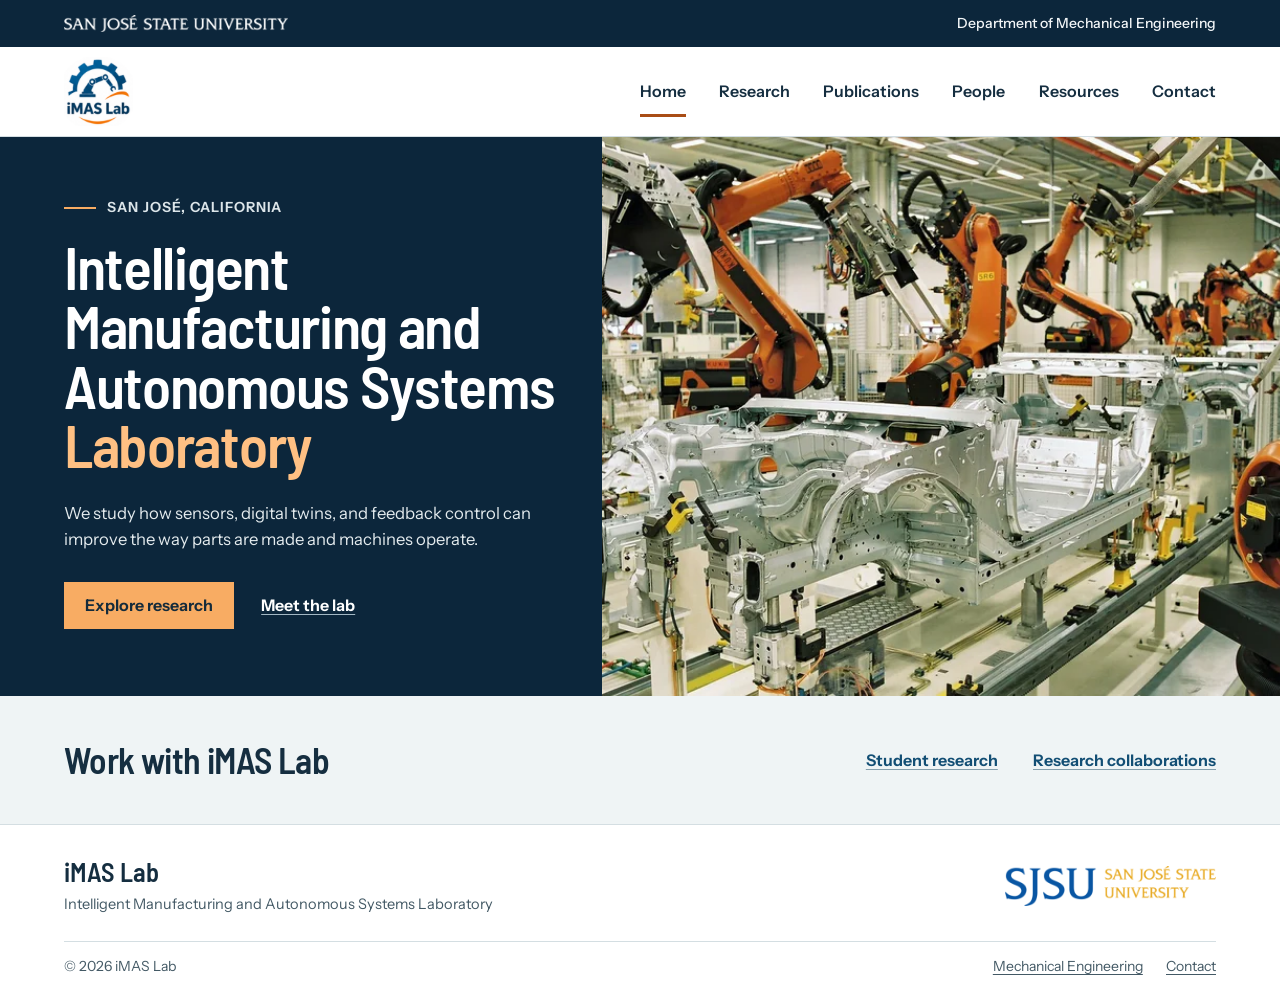
==== commit 6ee700a7: "index.html" ====
--- a/index.html
+++ b/index.html
@@ -65,7 +65,7 @@
     </div>
     <div class="wrap footer-bottom">
       <p>© <span data-current-year>2026</span> iMAS Lab</p>
-      <nav aria-label="Footer"><a href="https://www.sjsu.edu/me/">Mechanical Engineering</a><a href="contact.html">Contact</a><a href="credits.html">Image credits</a></nav>
+      <nav aria-label="Footer"><a href="https://www.sjsu.edu/me/">Mechanical Engineering</a><a href="contact.html">Contact</a></nav>
     </div>
   </footer>
   
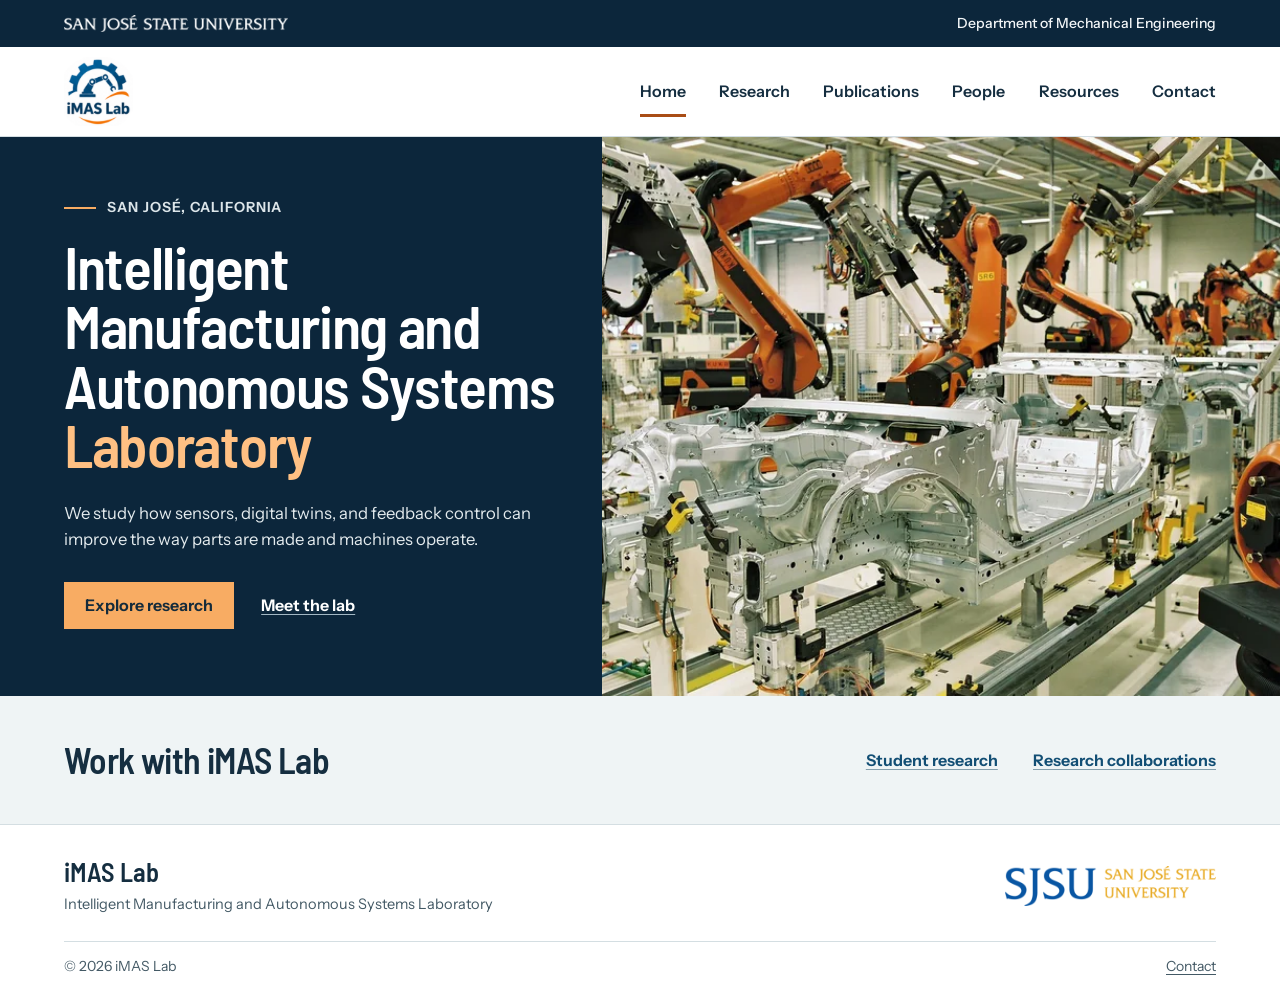
==== commit 2c9ca809: "index.html" ====
--- a/index.html
+++ b/index.html
@@ -65,7 +65,7 @@
     </div>
     <div class="wrap footer-bottom">
       <p>© <span data-current-year>2026</span> iMAS Lab</p>
-      <nav aria-label="Footer"><a href="https://www.sjsu.edu/me/">Mechanical Engineering</a><a href="contact.html">Contact</a></nav>
+      <nav aria-label="Footer"><a href="contact.html">Contact</a></nav>
     </div>
   </footer>
   
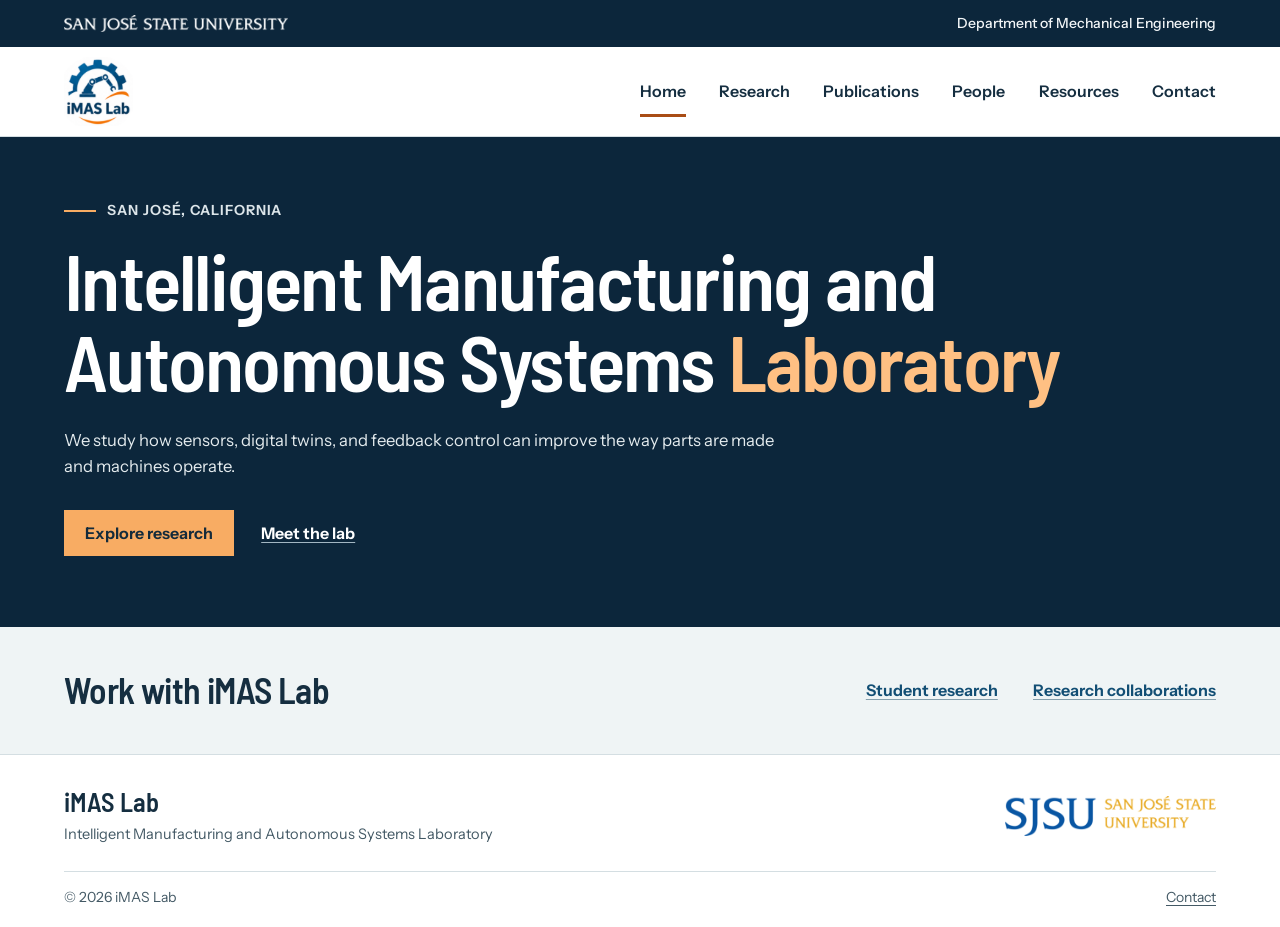
==== commit 830d2150: "Add files via upload" ====
--- a/index.html
+++ b/index.html
@@ -13,6 +13,25 @@
   <link rel="icon" type="image/png" href="assets/images/imas-lab.png">
   <link rel="preload" as="font" type="font/woff2" href="assets/fonts/barlow-semi-condensed-600.woff2" crossorigin>
   <link rel="stylesheet" href="css/styles.css">
+  <style>
+    .home-hero {
+      display: block;
+      background: var(--navy);
+    }
+    .home-hero .hero-copy {
+      padding: clamp(2.75rem, 5vw, 5.25rem) 0 clamp(3rem, 5.5vw, 5.75rem);
+    }
+    .home-hero h1 {
+      font-size: clamp(2.65rem, 6.2vw, 5.75rem);
+      line-height: 1.02;
+      text-wrap: balance;
+    }
+    .home-hero h1 span { display: inline; }
+    .home-hero .hero-summary { max-width: 65ch; }
+    @media (max-width: 24rem) {
+      .home-hero h1 { font-size: clamp(2.25rem, 11vw, 2.65rem); }
+    }
+  </style>
   <script src="js/main.js" defer></script>
 </head>
 <body class="page-index">
@@ -39,16 +58,11 @@
   </header>
   <main id="main-content" tabindex="-1">
     <section class="home-hero" aria-labelledby="lab-title">
-      <div class="hero-copy">
-        <div class="hero-inner">
-          <p class="location">San José, California</p>
-          <h1 id="lab-title"><span>Intelligent</span> <span>Manufacturing and</span> <span>Autonomous Systems</span> <span>Laboratory</span></h1>
-          <p class="hero-summary">We study how sensors, digital twins, and feedback control can improve the way parts are made and machines operate.</p>
-          <div class="hero-actions"><a class="button button-accent" href="research.html">Explore research</a><a class="light-link" href="people.html">Meet the lab</a></div>
-        </div>
-      </div>
-      <div class="hero-photo">
-        <img src="assets/images/robotic-welding.webp" srcset="assets/images/robotic-welding-small.webp 800w, assets/images/robotic-welding.webp 1800w" sizes="(max-width: 760px) 100vw, 54vw" width="1800" height="1201" fetchpriority="high" alt="Orange industrial robots spot-weld automotive bodywork on an assembly line in Leipzig, Germany.">
+      <div class="wrap hero-copy">
+        <p class="location">San José, California</p>
+        <h1 id="lab-title">Intelligent Manufacturing and Autonomous Systems <span>Laboratory</span></h1>
+        <p class="hero-summary">We study how sensors, digital twins, and feedback control can improve the way parts are made and machines operate.</p>
+        <div class="hero-actions"><a class="button button-accent" href="research.html">Explore research</a><a class="light-link" href="people.html">Meet the lab</a></div>
       </div>
     </section>
     <section class="home-contact" aria-labelledby="work-with-us">
